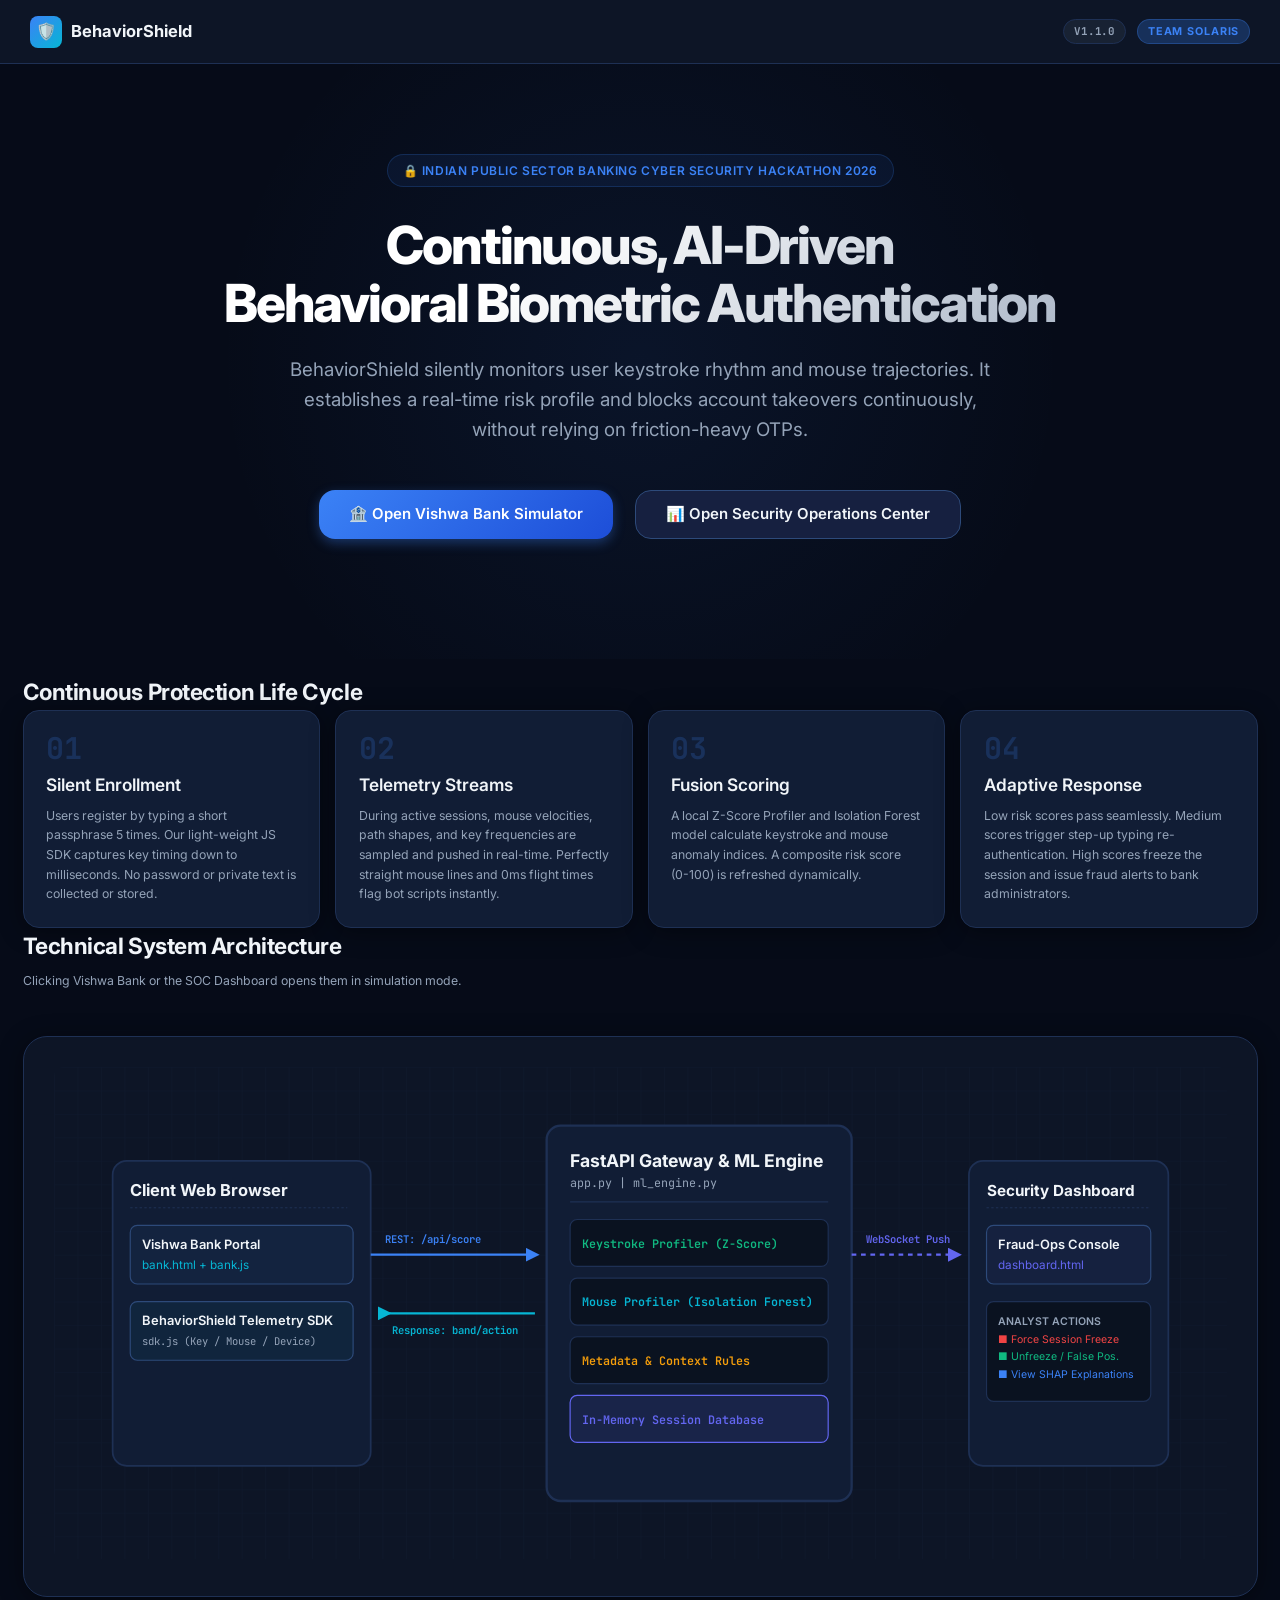
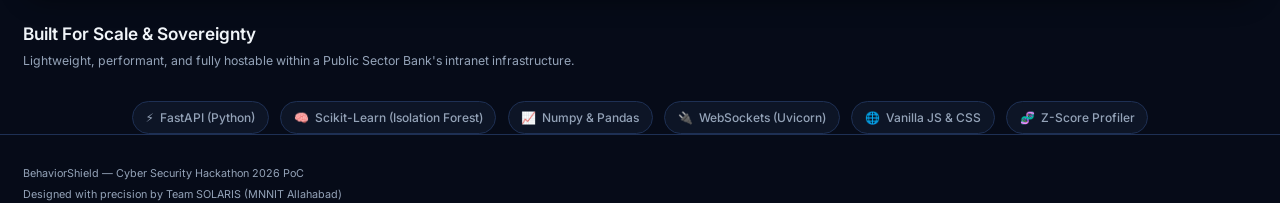
==== static/index.html @ ed075d5a "Initial commit of BehaviorShield system - Team SOLARIS" ====
<!DOCTYPE html>
<html lang="en">
<head>
  <meta charset="UTF-8">
  <meta name="viewport" content="width=device-width, initial-scale=1.0">
  <title>BehaviorShield — Continuous AI Behavioral Biometric Authentication</title>
  <link rel="stylesheet" href="/static/css/style.css">
  <style>
    /* Additional custom styles for launcher page to make it extremely premium */
    .hero-section {
      padding: 6rem 0 4rem;
      text-align: center;
      background: radial-gradient(circle at center, rgba(59, 130, 246, 0.08) 0%, transparent 60%);
      position: relative;
    }
    .hero-badge {
      display: inline-flex;
      align-items: center;
      gap: 0.5rem;
      padding: 0.4rem 1rem;
      background: rgba(59, 130, 246, 0.08);
      border: 1px solid rgba(59, 130, 246, 0.2);
      border-radius: 999px;
      font-size: 0.8rem;
      font-weight: 600;
      color: var(--brand);
      margin-bottom: 2rem;
      text-transform: uppercase;
      letter-spacing: 0.05em;
    }
    .hero-title {
      font-size: 3.5rem;
      font-weight: 800;
      letter-spacing: -0.04em;
      line-height: 1.1;
      margin-bottom: 1.5rem;
      background: linear-gradient(135deg, #ffffff 40%, #94a3b8 100%);
      -webkit-background-clip: text;
      -webkit-text-fill-color: transparent;
    }
    .hero-subtitle {
      font-size: 1.25rem;
      color: var(--text-secondary);
      max-width: 700px;
      margin: 0 auto 3rem;
      line-height: 1.6;
    }
    .cta-wrapper {
      display: flex;
      justify-content: center;
      gap: 1.5rem;
      margin-bottom: 4rem;
    }
    .step-card {
      transition: transform 0.3s, border-color 0.3s;
    }
    .step-card:hover {
      transform: translateY(-5px);
      border-color: var(--brand);
    }
    .step-number {
      font-family: var(--font-mono);
      font-size: 2rem;
      font-weight: 700;
      color: rgba(59, 130, 246, 0.2);
      line-height: 1;
      margin-bottom: 0.5rem;
    }
    .tech-badge-grid {
      display: flex;
      flex-wrap: wrap;
      justify-content: center;
      gap: 0.75rem;
      margin-top: 2rem;
    }
    .tech-badge {
      display: flex;
      align-items: center;
      gap: 0.4rem;
      padding: 0.4rem 0.85rem;
      background: var(--bg-surface);
      border: 1px solid var(--border);
      border-radius: 999px;
      font-size: 0.8rem;
      font-weight: 500;
      color: var(--text-secondary);
    }
    /* SVG Architecture diagram styles */
    .arch-svg-container {
      width: 100%;
      background: var(--bg-surface);
      border: 1px solid var(--border);
      border-radius: var(--radius-xl);
      padding: 2rem;
      margin-top: 3rem;
      box-shadow: var(--shadow-card);
    }
    .pulse-glow {
      animation: pulse-brand-glow 3s infinite;
    }
    @keyframes pulse-brand-glow {
      0%, 100% { filter: drop-shadow(0 0 2px rgba(59, 130, 246, 0.2)); }
      50% { filter: drop-shadow(0 0 8px rgba(59, 130, 246, 0.6)); }
    }
  </style>
</head>
<body>

  <!-- Top Navigation -->
  <header class="navbar">
    <div class="navbar-brand">
      <div class="logo">🛡️</div>
      <span>BehaviorShield</span>
    </div>
    <div class="navbar-actions">
      <span class="badge badge-gray text-mono">v1.1.0</span>
      <span class="badge badge-blue">Team SOLARIS</span>
    </div>
  </header>

  <!-- Hero Section -->
  <section class="hero-section">
    <div class="container">
      <div class="hero-badge">
        <span>🔒 Indian Public Sector Banking Cyber Security Hackathon 2026</span>
      </div>
      <h1 class="hero-title">Continuous, AI-Driven<br>Behavioral Biometric Authentication</h1>
      <p class="hero-subtitle">
        BehaviorShield silently monitors user keystroke rhythm and mouse trajectories. 
        It establishes a real-time risk profile and blocks account takeovers continuously, without relying on friction-heavy OTPs.
      </p>
      
      <div class="cta-wrapper">
        <a href="/bank" class="btn btn-primary btn-lg">
          🏦 Open Vishwa Bank Simulator
        </a>
        <a href="/dashboard" class="btn btn-secondary btn-lg">
          📊 Open Security Operations Center
        </a>
      </div>
    </div>
  </section>

  <!-- Features / How It Works -->
  <section class="container mt-4 mb-8">
    <h2 class="fw-800 text-center mb-6">Continuous Protection Life Cycle</h2>
    <div class="grid-4">
      <div class="card step-card">
        <div class="step-number">01</div>
        <h3 class="mb-2">Silent Enrollment</h3>
        <p class="text-muted text-sm">
          Users register by typing a short passphrase 5 times. Our light-weight JS SDK captures key timing down to milliseconds. No password or private text is collected or stored.
        </p>
      </div>

      <div class="card step-card">
        <div class="step-number">02</div>
        <h3 class="mb-2">Telemetry Streams</h3>
        <p class="text-muted text-sm">
          During active sessions, mouse velocities, path shapes, and key frequencies are sampled and pushed in real-time. Perfectly straight mouse lines and 0ms flight times flag bot scripts instantly.
        </p>
      </div>

      <div class="card step-card">
        <div class="step-number">03</div>
        <h3 class="mb-2">Fusion Scoring</h3>
        <p class="text-muted text-sm">
          A local Z-Score Profiler and Isolation Forest model calculate keystroke and mouse anomaly indices. A composite risk score (0-100) is refreshed dynamically.
        </p>
      </div>

      <div class="card step-card">
        <div class="step-number">04</div>
        <h3 class="mb-2">Adaptive Response</h3>
        <p class="text-muted text-sm">
          Low risk scores pass seamlessly. Medium scores trigger step-up typing re-authentication. High scores freeze the session and issue fraud alerts to bank administrators.
        </p>
      </div>
    </div>
  </section>

  <!-- Interactive Architecture Diagram -->
  <section class="container mb-8">
    <h2 class="fw-800 text-center mb-2">Technical System Architecture</h2>
    <p class="text-muted text-center text-sm mb-4">Clicking Vishwa Bank or the SOC Dashboard opens them in simulation mode.</p>
    
    <div class="arch-svg-container">
      <svg viewBox="0 0 1000 420" width="100%" height="100%" fill="none" xmlns="http://www.w3.org/2000/svg">
        <!-- Grid pattern background -->
        <defs>
          <pattern id="grid" width="20" height="20" patternUnits="userSpaceOnUse">
            <path d="M 20 0 L 0 0 0 20" fill="none" stroke="rgba(30, 48, 84, 0.15)" stroke-width="1"/>
          </pattern>
        </defs>
        <rect width="100%" height="100%" fill="url(#grid)" rx="8"/>

        <!-- Client Browser Layer -->
        <rect x="50" y="80" width="220" height="260" rx="12" fill="var(--bg-card)" stroke="var(--border)" stroke-width="1.5"/>
        <text x="65" y="110" fill="var(--text-primary)" font-family="var(--font-sans)" font-size="14" font-weight="700">Client Web Browser</text>
        <line x1="65" y1="120" x2="250" y2="120" stroke="var(--border)" stroke-dasharray="2 2"/>
        
        <!-- Browser contents -->
        <rect x="65" y="135" width="190" height="50" rx="6" fill="rgba(59, 130, 246, 0.05)" stroke="var(--border-light)"/>
        <text x="75" y="155" fill="var(--text-primary)" font-family="var(--font-sans)" font-size="11" font-weight="600">Vishwa Bank Portal</text>
        <text x="75" y="172" fill="var(--cyan)" font-family="var(--font-sans)" font-size="10">bank.html + bank.js</text>

        <rect x="65" y="200" width="190" height="50" rx="6" fill="rgba(6, 182, 212, 0.05)" stroke="var(--border-light)"/>
        <text x="75" y="220" fill="var(--text-primary)" font-family="var(--font-sans)" font-size="11" font-weight="600">BehaviorShield Telemetry SDK</text>
        <text x="75" y="237" fill="var(--text-secondary)" font-family="var(--font-mono)" font-size="9">sdk.js (Key / Mouse / Device)</text>

        <!-- Dynamic arrows to server -->
        <!-- Top arrow (POST API requests) -->
        <path d="M 270 160 L 410 160" stroke="var(--brand)" stroke-width="2" marker-end="url(#arrow-brand)"/>
        <text x="282" y="150" fill="var(--brand)" font-family="var(--font-mono)" font-size="9" font-weight="600">REST: /api/score</text>
        
        <!-- Bottom arrow (Adaptive Action responses) -->
        <path d="M 410 210 L 280 210" stroke="var(--cyan)" stroke-width="2" marker-end="url(#arrow-cyan)"/>
        <text x="288" y="228" fill="var(--cyan)" font-family="var(--font-mono)" font-size="9" font-weight="600">Response: band/action</text>

        <!-- Backend FastAPI Server -->
        <rect x="420" y="50" width="260" height="320" rx="12" fill="var(--bg-card)" stroke="var(--border)" stroke-width="2" class="pulse-glow"/>
        <text x="440" y="85" fill="var(--text-primary)" font-family="var(--font-sans)" font-size="15" font-weight="700">FastAPI Gateway & ML Engine</text>
        <text x="440" y="102" fill="var(--text-secondary)" font-family="var(--font-mono)" font-size="10">app.py | ml_engine.py</text>
        <line x1="440" y1="115" x2="660" y2="115" stroke="var(--border)"/>

        <!-- Engine Components -->
        <rect x="440" y="130" width="220" height="40" rx="6" fill="var(--bg-input)" stroke="var(--border)"/>
        <text x="450" y="154" fill="var(--green)" font-family="var(--font-mono)" font-size="10" font-weight="600">Keystroke Profiler (Z-Score)</text>
        
        <rect x="440" y="180" width="220" height="40" rx="6" fill="var(--bg-input)" stroke="var(--border)"/>
        <text x="450" y="204" fill="var(--cyan)" font-family="var(--font-mono)" font-size="10" font-weight="600">Mouse Profiler (Isolation Forest)</text>
        
        <rect x="440" y="230" width="220" height="40" rx="6" fill="var(--bg-input)" stroke="var(--border)"/>
        <text x="450" y="254" fill="var(--amber)" font-family="var(--font-mono)" font-size="10" font-weight="600">Metadata & Context Rules</text>

        <rect x="440" y="280" width="220" height="40" rx="6" fill="rgba(99, 102, 241, 0.1)" stroke="var(--indigo)"/>
        <text x="450" y="304" fill="var(--indigo)" font-family="var(--font-mono)" font-size="10" font-weight="600">In-Memory Session Database</text>

        <!-- WebSocket line from server to dashboard -->
        <path d="M 680 160 L 770 160" stroke="var(--indigo)" stroke-width="2" stroke-dasharray="4 4" marker-end="url(#arrow-indigo)"/>
        <text x="692" y="150" fill="var(--indigo)" font-family="var(--font-mono)" font-size="9" font-weight="600">WebSocket Push</text>

        <!-- Security Dashboard Layer -->
        <rect x="780" y="80" width="170" height="260" rx="12" fill="var(--bg-card)" stroke="var(--border)" stroke-width="1.5"/>
        <text x="795" y="110" fill="var(--text-primary)" font-family="var(--font-sans)" font-size="13" font-weight="700">Security Dashboard</text>
        <line x1="795" y1="120" x2="935" y2="120" stroke="var(--border)" stroke-dasharray="2 2"/>

        <rect x="795" y="135" width="140" height="50" rx="6" fill="rgba(99, 102, 241, 0.05)" stroke="var(--border-light)"/>
        <text x="805" y="155" fill="var(--text-primary)" font-family="var(--font-sans)" font-size="11" font-weight="600">Fraud-Ops Console</text>
        <text x="805" y="172" fill="var(--indigo)" font-family="var(--font-sans)" font-size="10">dashboard.html</text>

        <rect x="795" y="200" width="140" height="85" rx="6" fill="var(--bg-input)" stroke="var(--border)"/>
        <text x="805" y="220" fill="var(--text-secondary)" font-family="var(--font-sans)" font-size="9" font-weight="600">ANALYST ACTIONS</text>
        <text x="805" y="235" fill="var(--red)" font-family="var(--font-sans)" font-size="9">■ Force Session Freeze</text>
        <text x="805" y="250" fill="var(--green)" font-family="var(--font-sans)" font-size="9">■ Unfreeze / False Pos.</text>
        <text x="805" y="265" fill="var(--brand)" font-family="var(--font-sans)" font-size="9">■ View SHAP Explanations</text>

        <!-- SVG markers for arrow heads -->
        <defs>
          <marker id="arrow-brand" markerWidth="6" markerHeight="6" refX="4" refY="3" orient="auto">
            <path d="M 0 0 L 6 3 L 0 6 z" fill="var(--brand)"/>
          </marker>
          <marker id="arrow-cyan" markerWidth="6" markerHeight="6" refX="4" refY="3" orient="auto">
            <path d="M 6 0 L 0 3 L 6 6 z" fill="var(--cyan)"/>
          </marker>
          <marker id="arrow-indigo" markerWidth="6" markerHeight="6" refX="4" refY="3" orient="auto">
            <path d="M 0 0 L 6 3 L 0 6 z" fill="var(--indigo)"/>
          </marker>
        </defs>
      </svg>
    </div>
  </section>

  <!-- Technical Stack badge section -->
  <section class="container mt-6 mb-8 text-center">
    <h3>Built For Scale & Sovereignty</h3>
    <p class="text-muted text-sm mt-1">Lightweight, performant, and fully hostable within a Public Sector Bank's intranet infrastructure.</p>
    <div class="tech-badge-grid">
      <div class="tech-badge">⚡ <span>FastAPI (Python)</span></div>
      <div class="tech-badge">🧠 <span>Scikit-Learn (Isolation Forest)</span></div>
      <div class="tech-badge">📈 <span>Numpy & Pandas</span></div>
      <div class="tech-badge">🔌 <span>WebSockets (Uvicorn)</span></div>
      <div class="tech-badge">🌐 <span>Vanilla JS & CSS</span></div>
      <div class="tech-badge">🧬 <span>Z-Score Profiler</span></div>
    </div>
  </section>

  <!-- Footer -->
  <footer class="container text-center text-muted text-xs mb-8" style="border-top: 1px solid var(--border); padding-top: 2rem;">
    <p>BehaviorShield — Cyber Security Hackathon 2026 PoC</p>
    <p class="mt-1">Designed with precision by Team SOLARIS (MNNIT Allahabad)</p>
  </footer>

</body>
</html>
---- static/css/style.css ----
/* ============================================================================
   BehaviorShield — style.css
   Team SOLARIS | Cyber Security Hackathon 2026 | MNNIT Allahabad
   Shared design system for bank portal + security ops dashboard.
   ============================================================================ */

@import url('https://fonts.googleapis.com/css2?family=Inter:wght@300;400;500;600;700;800&family=JetBrains+Mono:wght@400;500&display=swap');

/* ============================================================================
   DESIGN TOKENS
   ============================================================================ */

:root {
  /* --- Backgrounds --- */
  --bg-base:        #060b18;
  --bg-surface:     #0d1526;
  --bg-card:        #111d35;
  --bg-card-alt:    #162040;
  --bg-input:       #0a1220;
  --bg-overlay:     rgba(6, 11, 24, 0.92);

  /* --- Brand --- */
  --brand:          #3b82f6;
  --brand-dim:      #1d4ed8;
  --brand-glow:     rgba(59, 130, 246, 0.25);
  --cyan:           #06b6d4;
  --cyan-dim:       #0891b2;
  --indigo:         #6366f1;

  /* --- Risk Band Colors --- */
  --green:          #10b981;
  --green-dim:      #059669;
  --green-glow:     rgba(16, 185, 129, 0.2);
  --amber:          #f59e0b;
  --amber-dim:      #d97706;
  --amber-glow:     rgba(245, 158, 11, 0.2);
  --orange:         #f97316;
  --red:            #ef4444;
  --red-dim:        #dc2626;
  --red-glow:       rgba(239, 68, 68, 0.25);
  --red-critical:   #991b1b;

  /* --- Text --- */
  --text-primary:   #f1f5f9;
  --text-secondary: #94a3b8;
  --text-muted:     #475569;
  --text-faint:     #1e3054;

  /* --- Borders --- */
  --border:         #1e3054;
  --border-light:   #2d4a7a;
  --border-bright:  #3b5998;

  /* --- Fonts --- */
  --font-sans:      'Inter', system-ui, sans-serif;
  --font-mono:      'JetBrains Mono', monospace;

  /* --- Spacing --- */
  --radius-sm:      6px;
  --radius:         10px;
  --radius-lg:      16px;
  --radius-xl:      24px;

  /* --- Shadows --- */
  --shadow-card:    0 4px 24px rgba(0,0,0,0.4);
  --shadow-glow:    0 0 20px var(--brand-glow);
  --shadow-red:     0 0 20px var(--red-glow);
}

/* ============================================================================
   RESET & BASE
   ============================================================================ */

*, *::before, *::after {
  box-sizing: border-box;
  margin: 0;
  padding: 0;
}

html {
  scroll-behavior: smooth;
  font-size: 15px;
}

body {
  font-family: var(--font-sans);
  background:  var(--bg-base);
  color:       var(--text-primary);
  line-height: 1.6;
  min-height:  100vh;
  -webkit-font-smoothing: antialiased;
}

a {
  color: var(--brand);
  text-decoration: none;
  transition: color 0.2s;
}
a:hover { color: var(--cyan); }

input, textarea, select, button {
  font-family: inherit;
  font-size: inherit;
}

::-webkit-scrollbar { width: 6px; height: 6px; }
::-webkit-scrollbar-track { background: var(--bg-surface); }
::-webkit-scrollbar-thumb { background: var(--border-light); border-radius: 3px; }
::-webkit-scrollbar-thumb:hover { background: var(--brand-dim); }

/* ============================================================================
   TYPOGRAPHY
   ============================================================================ */

h1 { font-size: 2rem;   font-weight: 800; letter-spacing: -0.03em; line-height: 1.15; }
h2 { font-size: 1.5rem; font-weight: 700; letter-spacing: -0.02em; }
h3 { font-size: 1.15rem;font-weight: 600; }
h4 { font-size: 0.95rem;font-weight: 600; }
h5 { font-size: 0.85rem;font-weight: 600; text-transform: uppercase; letter-spacing: 0.08em; color: var(--text-secondary); }

.text-mono { font-family: var(--font-mono); }
.text-muted { color: var(--text-secondary); }
.text-faint { color: var(--text-muted); }
.text-sm    { font-size: 0.82rem; }
.text-xs    { font-size: 0.72rem; }
.text-lg    { font-size: 1.1rem; }
.text-xl    { font-size: 1.25rem; }
.text-brand { color: var(--brand); }
.text-cyan  { color: var(--cyan); }
.fw-600     { font-weight: 600; }
.fw-700     { font-weight: 700; }

/* ============================================================================
   LAYOUT UTILITIES
   ============================================================================ */

.container  { max-width: 1280px; margin: 0 auto; padding: 0 1.5rem; }
.flex       { display: flex; }
.flex-col   { flex-direction: column; }
.items-center  { align-items: center; }
.justify-between { justify-content: space-between; }
.justify-center  { justify-content: center; }
.gap-1 { gap: 0.25rem; } .gap-2 { gap: 0.5rem; }
.gap-3 { gap: 0.75rem; } .gap-4 { gap: 1rem; }
.gap-6 { gap: 1.5rem; }  .gap-8 { gap: 2rem; }
.grid-2 { display: grid; grid-template-columns: repeat(2, 1fr); gap: 1rem; }
.grid-3 { display: grid; grid-template-columns: repeat(3, 1fr); gap: 1rem; }
.grid-4 { display: grid; grid-template-columns: repeat(4, 1fr); gap: 1rem; }
.w-full { width: 100%; }
.mt-1 { margin-top: 0.25rem; } .mt-2 { margin-top: 0.5rem; }
.mt-3 { margin-top: 0.75rem; } .mt-4 { margin-top: 1rem; }
.mt-6 { margin-top: 1.5rem; }  .mt-8 { margin-top: 2rem; }
.mb-2 { margin-bottom: 0.5rem; }.mb-4 { margin-bottom: 1rem; }
.p-4  { padding: 1rem; }   .p-6 { padding: 1.5rem; }
.hidden { display: none !important; }

/* ============================================================================
   CARD COMPONENT
   ============================================================================ */

.card {
  background:    var(--bg-card);
  border:        1px solid var(--border);
  border-radius: var(--radius-lg);
  padding:       1.5rem;
  box-shadow:    var(--shadow-card);
  transition:    border-color 0.2s, box-shadow 0.2s;
}

.card:hover {
  border-color: var(--border-light);
}

.card-glass {
  background: rgba(17, 29, 53, 0.7);
  backdrop-filter: blur(12px);
  -webkit-backdrop-filter: blur(12px);
  border: 1px solid rgba(59, 130, 246, 0.15);
}

.card-glow {
  box-shadow: var(--shadow-card), 0 0 30px var(--brand-glow);
  border-color: var(--border-bright);
}

.card-header {
  display: flex;
  align-items: center;
  justify-content: space-between;
  margin-bottom: 1.25rem;
  padding-bottom: 1rem;
  border-bottom: 1px solid var(--border);
}

/* ============================================================================
   BUTTONS
   ============================================================================ */

.btn {
  display:         inline-flex;
  align-items:     center;
  justify-content: center;
  gap:             0.4rem;
  padding:         0.55rem 1.2rem;
  border-radius:   var(--radius);
  border:          none;
  font-weight:     600;
  font-size:       0.875rem;
  cursor:          pointer;
  transition:      all 0.2s ease;
  white-space:     nowrap;
  text-decoration: none;
}

.btn:active { transform: scale(0.97); }

.btn-primary {
  background: linear-gradient(135deg, var(--brand), var(--brand-dim));
  color: #fff;
  box-shadow: 0 4px 12px rgba(59, 130, 246, 0.35);
}
.btn-primary:hover {
  background: linear-gradient(135deg, #60a5fa, var(--brand));
  box-shadow: 0 6px 18px rgba(59, 130, 246, 0.5);
  transform: translateY(-1px);
}

.btn-secondary {
  background: var(--bg-card-alt);
  color:      var(--text-primary);
  border:     1px solid var(--border-light);
}
.btn-secondary:hover {
  border-color: var(--brand);
  color: var(--brand);
}

.btn-danger {
  background: linear-gradient(135deg, var(--red), var(--red-dim));
  color: #fff;
  box-shadow: 0 4px 12px rgba(239, 68, 68, 0.3);
}
.btn-danger:hover { box-shadow: 0 6px 18px rgba(239, 68, 68, 0.45); }

.btn-ghost {
  background: transparent;
  color: var(--text-secondary);
  border: 1px solid var(--border);
}
.btn-ghost:hover { color: var(--text-primary); border-color: var(--border-light); }

.btn-sm { padding: 0.35rem 0.8rem; font-size: 0.8rem; }
.btn-lg { padding: 0.75rem 2rem;   font-size: 1rem; border-radius: var(--radius-lg); }
.btn-block { width: 100%; }

.btn:disabled {
  opacity: 0.5;
  cursor: not-allowed;
  transform: none !important;
}

/* ============================================================================
   FORM INPUTS
   ============================================================================ */

.form-group { display: flex; flex-direction: column; gap: 0.4rem; }
.form-label {
  font-size: 0.82rem;
  font-weight: 600;
  color: var(--text-secondary);
  text-transform: uppercase;
  letter-spacing: 0.06em;
}

.form-input {
  background:    var(--bg-input);
  border:        1px solid var(--border);
  border-radius: var(--radius);
  padding:       0.65rem 1rem;
  color:         var(--text-primary);
  font-size:     0.95rem;
  transition:    all 0.2s;
  width:         100%;
}
.form-input:focus {
  outline:       none;
  border-color:  var(--brand);
  box-shadow:    0 0 0 3px var(--brand-glow);
}
.form-input::placeholder { color: var(--text-muted); }

.form-input.typing-active {
  border-color: var(--cyan);
  box-shadow: 0 0 0 3px rgba(6, 182, 212, 0.15);
}

/* ============================================================================
   RISK BADGES
   ============================================================================ */

.badge {
  display:       inline-flex;
  align-items:   center;
  gap:           0.3rem;
  padding:       0.2rem 0.65rem;
  border-radius: 999px;
  font-size:     0.72rem;
  font-weight:   700;
  text-transform: uppercase;
  letter-spacing: 0.08em;
}

.badge-green   { background: var(--green-glow);  color: var(--green);  border: 1px solid rgba(16,185,129,0.3); }
.badge-amber   { background: var(--amber-glow);  color: var(--amber);  border: 1px solid rgba(245,158,11,0.3); }
.badge-orange  { background: rgba(249,115,22,.15); color: var(--orange); border: 1px solid rgba(249,115,22,0.3); }
.badge-red     { background: var(--red-glow);    color: var(--red);    border: 1px solid rgba(239,68,68,0.3); }
.badge-critical{ background: rgba(153,27,27,.2); color: #fca5a5;       border: 1px solid rgba(220,38,38,0.4); }
.badge-blue    { background: var(--brand-glow);  color: var(--brand);  border: 1px solid rgba(59,130,246,0.3); }
.badge-gray    { background: rgba(71,85,105,.2); color: var(--text-secondary); border: 1px solid var(--border); }

/* Dynamic badge based on band attribute */
.risk-badge[data-band="GREEN"]         { @extend .badge-green; }
.risk-badge[data-band="AMBER_LOW"]     { @extend .badge-amber; }
.risk-badge[data-band="AMBER_MID"]     { @extend .badge-amber; }
.risk-badge[data-band="AMBER_HIGH"]    { @extend .badge-orange; }
.risk-badge[data-band="RED_LOW"]       { @extend .badge-red; }
.risk-badge[data-band="RED_HIGH"]      { @extend .badge-red; }
.risk-badge[data-band="RED_CRITICAL"]  { @extend .badge-critical; }

/* ============================================================================
   STATUS DOTS
   ============================================================================ */

.status-dot {
  width:  8px;
  height: 8px;
  border-radius: 50%;
  flex-shrink: 0;
}

.dot-green    { background: var(--green); box-shadow: 0 0 6px var(--green); }
.dot-amber    { background: var(--amber); box-shadow: 0 0 6px var(--amber); animation: pulse-amber 2s infinite; }
.dot-red      { background: var(--red);   box-shadow: 0 0 6px var(--red);   animation: pulse-red   1.2s infinite; }
.dot-gray     { background: var(--text-muted); }

/* ============================================================================
   SCORE DISPLAY
   ============================================================================ */

.score-display {
  display:       flex;
  flex-direction: column;
  align-items:   center;
  gap:           0.25rem;
}

.score-number {
  font-size:   3.5rem;
  font-weight: 800;
  font-family: var(--font-mono);
  line-height: 1;
  letter-spacing: -0.04em;
  transition:  color 0.5s, text-shadow 0.5s;
}

.score-number.green  { color: var(--green);  text-shadow: 0 0 20px var(--green-glow); }
.score-number.amber  { color: var(--amber);  text-shadow: 0 0 20px var(--amber-glow); }
.score-number.orange { color: var(--orange); text-shadow: 0 0 20px rgba(249,115,22,.3); }
.score-number.red    { color: var(--red);    text-shadow: 0 0 20px var(--red-glow); }

.score-bar {
  height:        6px;
  border-radius: 999px;
  background:    var(--bg-card-alt);
  overflow:      hidden;
  width:         100%;
}

.score-bar-fill {
  height:     100%;
  border-radius: 999px;
  transition: width 0.6s cubic-bezier(0.4, 0, 0.2, 1),
              background 0.5s;
}

.score-bar-fill.green  { background: linear-gradient(90deg, var(--green-dim), var(--green)); }
.score-bar-fill.amber  { background: linear-gradient(90deg, var(--amber-dim), var(--amber)); }
.score-bar-fill.orange { background: linear-gradient(90deg, #c2410c, var(--orange)); }
.score-bar-fill.red    { background: linear-gradient(90deg, var(--red-dim), var(--red)); box-shadow: 0 0 8px var(--red-glow); }

/* ============================================================================
   STAT CARDS (dashboard header)
   ============================================================================ */

.stat-card {
  background:    var(--bg-card);
  border:        1px solid var(--border);
  border-radius: var(--radius-lg);
  padding:       1.25rem 1.5rem;
  display:       flex;
  flex-direction: column;
  gap:           0.5rem;
  position:      relative;
  overflow:      hidden;
  transition:    transform 0.2s, box-shadow 0.2s;
}
.stat-card::before {
  content:  '';
  position: absolute;
  top: 0; left: 0;
  width:  100%;
  height: 3px;
  background: var(--card-accent, var(--brand));
}
.stat-card:hover { transform: translateY(-2px); box-shadow: var(--shadow-card); }

.stat-value {
  font-size:   2rem;
  font-weight: 800;
  font-family: var(--font-mono);
  line-height: 1;
  color:       var(--card-color, var(--text-primary));
}

.stat-label {
  font-size:  0.75rem;
  font-weight: 600;
  text-transform: uppercase;
  letter-spacing: 0.08em;
  color:       var(--text-secondary);
}

/* ============================================================================
   SESSION FREEZE OVERLAY
   ============================================================================ */

.freeze-overlay {
  position:   fixed;
  inset:      0;
  z-index:    9999;
  display:    flex;
  align-items: center;
  justify-content: center;
  background: rgba(6, 11, 24, 0.97);
  backdrop-filter: blur(8px);
  animation:  fadeIn 0.4s ease;
}

.freeze-box {
  background:    var(--bg-card);
  border:        2px solid var(--red-dim);
  border-radius: var(--radius-xl);
  padding:       3rem 2.5rem;
  max-width:     460px;
  width:         90%;
  text-align:    center;
  box-shadow:    0 0 60px rgba(220, 38, 38, 0.25);
  animation:     slideUp 0.4s cubic-bezier(0.4, 0, 0.2, 1);
}

.freeze-icon {
  font-size:     3.5rem;
  margin-bottom: 1rem;
}

.freeze-box h2 {
  color:         var(--red);
  margin-bottom: 0.75rem;
}

.freeze-box p {
  color:         var(--text-secondary);
  margin-bottom: 0.5rem;
  font-size:     0.95rem;
}

.freeze-box .hotline {
  display:       inline-block;
  margin-top:    1rem;
  padding:       0.4rem 1rem;
  background:    var(--bg-card-alt);
  border-radius: var(--radius);
  font-family:   var(--font-mono);
  font-size:     0.9rem;
  color:         var(--text-secondary);
}

/* ============================================================================
   STEP-UP CHALLENGE COMPONENTS
   ============================================================================ */

/* Amber Mid — soft banner at top of page */
.challenge-banner {
  position:      fixed;
  top:           0; left: 0; right: 0;
  z-index:       1000;
  background:    linear-gradient(90deg, #78350f, #92400e);
  border-bottom: 1px solid var(--amber);
  padding:       0.75rem 1.5rem;
  display:       flex;
  align-items:   center;
  gap:           1rem;
  animation:     slideDown 0.3s ease;
  box-shadow:    0 4px 20px rgba(245, 158, 11, 0.2);
}

.challenge-banner .challenge-text { flex: 1; font-size: 0.9rem; }
.challenge-banner input { max-width: 280px; }

/* Amber High — center modal */
.challenge-modal-backdrop {
  position: fixed;
  inset:    0;
  z-index:  900;
  background: rgba(6, 11, 24, 0.85);
  backdrop-filter: blur(6px);
  display:  flex;
  align-items: center;
  justify-content: center;
  animation: fadeIn 0.3s ease;
}

.challenge-modal {
  background:    var(--bg-card);
  border:        1px solid var(--orange);
  border-radius: var(--radius-xl);
  padding:       2.5rem;
  max-width:     440px;
  width:         90%;
  box-shadow:    0 0 40px rgba(249, 115, 22, 0.2);
  animation:     slideUp 0.3s cubic-bezier(0.4, 0, 0.2, 1);
}

.challenge-modal h3 { color: var(--orange); margin-bottom: 0.5rem; }
.challenge-modal p  { color: var(--text-secondary); font-size: 0.9rem; margin-bottom: 1.25rem; }

/* ============================================================================
   RISK BAND INDICATOR (live pulsing bar)
   ============================================================================ */

.risk-indicator {
  height:        4px;
  width:         100%;
  border-radius: 999px;
  transition:    background 0.5s;
}

.risk-indicator.green    { background: var(--green); }
.risk-indicator.amber    { background: var(--amber); animation: glow-amber 2s infinite; }
.risk-indicator.orange   { background: var(--orange); animation: glow-amber 1.5s infinite; }
.risk-indicator.red      { background: var(--red); animation: glow-red 1s infinite; }
.risk-indicator.critical { background: var(--red-dim); animation: glow-red 0.6s infinite; }

/* ============================================================================
   TABLE
   ============================================================================ */

.data-table {
  width:           100%;
  border-collapse: collapse;
  font-size:       0.875rem;
}

.data-table th {
  text-align:      left;
  padding:         0.6rem 1rem;
  font-size:       0.7rem;
  font-weight:     700;
  text-transform:  uppercase;
  letter-spacing:  0.08em;
  color:           var(--text-muted);
  border-bottom:   1px solid var(--border);
  background:      var(--bg-surface);
}

.data-table td {
  padding:       0.7rem 1rem;
  border-bottom: 1px solid var(--border);
  vertical-align: middle;
  color:         var(--text-primary);
}

.data-table tr:last-child td { border-bottom: none; }
.data-table tr:hover td { background: rgba(255,255,255,0.02); }

.data-table .row-red    td { background: rgba(239, 68, 68, 0.05); }
.data-table .row-amber  td { background: rgba(245,158,11, 0.05); }

/* ============================================================================
   NAVBAR
   ============================================================================ */

.navbar {
  display:         flex;
  align-items:     center;
  justify-content: space-between;
  padding:         0 2rem;
  height:          64px;
  background:      var(--bg-surface);
  border-bottom:   1px solid var(--border);
  position:        sticky;
  top:             0;
  z-index:         100;
  backdrop-filter: blur(10px);
}

.navbar-brand {
  display:     flex;
  align-items: center;
  gap:         0.6rem;
  font-weight: 700;
  font-size:   1.1rem;
  color:       var(--text-primary);
}

.navbar-brand .logo {
  width:         32px;
  height:        32px;
  border-radius: 8px;
  background:    linear-gradient(135deg, var(--brand), var(--cyan));
  display:       flex;
  align-items:   center;
  justify-content: center;
  font-size:     1.1rem;
}

.navbar-actions {
  display:     flex;
  align-items: center;
  gap:         0.75rem;
}

/* ============================================================================
   LOG / FEED ITEMS (fraud event log)
   ============================================================================ */

.log-feed {
  display:        flex;
  flex-direction: column;
  gap:            0.4rem;
  max-height:     400px;
  overflow-y:     auto;
}

.log-item {
  display:       flex;
  align-items:   flex-start;
  gap:           0.75rem;
  padding:       0.65rem 0.85rem;
  border-radius: var(--radius);
  background:    var(--bg-surface);
  border:        1px solid var(--border);
  border-left:   3px solid var(--event-color, var(--border));
  transition:    border-color 0.2s;
  animation:     slideIn 0.3s ease;
}

.log-item.event-BOT_DETECTED       { --event-color: var(--red-dim); }
.log-item.event-SESSION_FROZEN     { --event-color: var(--red); }
.log-item.event-REAUTH_FAIL        { --event-color: var(--orange); }
.log-item.event-AMBER_MID_CHALLENGE{ --event-color: var(--amber); }
.log-item.event-REAUTH_SUCCESS     { --event-color: var(--green); }
.log-item.event-LOGIN_OK           { --event-color: var(--brand); }
.log-item.event-SCORE_UPDATE       { --event-color: var(--border-light); }
.log-item.event-SIMULATED_SMS_ALERT{ --event-color: var(--indigo); }

.log-time {
  font-family: var(--font-mono);
  font-size:   0.7rem;
  color:       var(--text-muted);
  white-space: nowrap;
  padding-top: 2px;
}

.log-content { flex: 1; }
.log-type    { font-size: 0.75rem; font-weight: 700; color: var(--event-color, var(--text-secondary)); }
.log-user    { font-size: 0.82rem; color: var(--text-primary); }
.log-detail  { font-size: 0.75rem; color: var(--text-muted); font-family: var(--font-mono); margin-top: 2px; }

/* ============================================================================
   HEARTBEAT / TIMELINE CHART WRAPPER
   ============================================================================ */

.chart-container {
  position: relative;
  width:    100%;
  height:   180px;
}

/* ============================================================================
   EXPLAINABILITY / SHAP-LITE BREAKDOWN
   ============================================================================ */

.breakdown-list {
  display:        flex;
  flex-direction: column;
  gap:            0.5rem;
}

.breakdown-item {
  display:       flex;
  align-items:   center;
  gap:           0.75rem;
}

.breakdown-bar-wrap {
  flex: 1;
  height: 6px;
  background: var(--bg-card-alt);
  border-radius: 999px;
  overflow: hidden;
}

.breakdown-bar-fill {
  height: 100%;
  border-radius: 999px;
  background: linear-gradient(90deg, var(--brand-dim), var(--brand));
  transition: width 0.6s cubic-bezier(0.4,0,0.2,1);
}

.breakdown-item.high .breakdown-bar-fill { background: linear-gradient(90deg, var(--red-dim), var(--red)); }
.breakdown-item.med  .breakdown-bar-fill { background: linear-gradient(90deg, var(--amber-dim), var(--amber)); }

.breakdown-label {
  font-size: 0.78rem;
  color:     var(--text-secondary);
  width:     180px;
  flex-shrink: 0;
  white-space: nowrap;
  overflow: hidden;
  text-overflow: ellipsis;
}

.breakdown-value {
  font-family: var(--font-mono);
  font-size:   0.75rem;
  color:       var(--text-muted);
  width:       40px;
  text-align:  right;
  flex-shrink: 0;
}

/* ============================================================================
   MOUSE TRAJECTORY CANVAS
   ============================================================================ */

.trajectory-canvas {
  width:         100%;
  height:        140px;
  background:    var(--bg-input);
  border:        1px solid var(--border);
  border-radius: var(--radius);
}

/* ============================================================================
   PAGE-SPECIFIC: BANK PORTAL
   ============================================================================ */

.bank-page { background: var(--bg-base); min-height: 100vh; }

.bank-header {
  background: linear-gradient(135deg, #0d1f42, #0a1628);
  border-bottom: 1px solid var(--border);
  padding: 2rem;
}

.balance-card {
  background:    linear-gradient(135deg, #1a3a7a, #0d2354);
  border:        1px solid rgba(59,130,246,0.3);
  border-radius: var(--radius-xl);
  padding:       2rem;
  position:      relative;
  overflow:      hidden;
}

.balance-card::before {
  content:  '';
  position: absolute;
  top: -60px; right: -40px;
  width:  200px;
  height: 200px;
  background: radial-gradient(circle, rgba(59,130,246,.12), transparent 70%);
  border-radius: 50%;
}

.balance-amount {
  font-size:   2.75rem;
  font-weight: 800;
  font-family: var(--font-mono);
  letter-spacing: -0.03em;
  color:       #fff;
}

.balance-label { font-size: 0.8rem; color: rgba(255,255,255,0.6); text-transform: uppercase; letter-spacing: 0.1em; }

.quick-actions {
  display: grid;
  grid-template-columns: repeat(4, 1fr);
  gap: 0.75rem;
}

.quick-action-btn {
  display:        flex;
  flex-direction: column;
  align-items:    center;
  gap:            0.4rem;
  padding:        1rem 0.5rem;
  background:     var(--bg-card);
  border:         1px solid var(--border);
  border-radius:  var(--radius-lg);
  cursor:         pointer;
  transition:     all 0.2s;
  color:          var(--text-secondary);
  font-size:      0.75rem;
  font-weight:    600;
}

.quick-action-btn:hover {
  border-color: var(--brand);
  color:        var(--brand);
  transform:    translateY(-2px);
  box-shadow:   0 4px 12px var(--brand-glow);
}

.quick-action-btn .icon { font-size: 1.5rem; }

/* BehaviorShield SDK badge shown in corner of bank page */
.shield-badge {
  display:       flex;
  align-items:   center;
  gap:           0.4rem;
  padding:       0.3rem 0.75rem;
  background:    rgba(6, 182, 212, 0.1);
  border:        1px solid rgba(6, 182, 212, 0.25);
  border-radius: 999px;
  font-size:     0.72rem;
  font-weight:   600;
  color:         var(--cyan);
}

.shield-badge .shield-dot {
  width:         6px;
  height:        6px;
  border-radius: 50%;
  background:    var(--cyan);
  animation:     pulse-green 2s infinite;
}

/* ============================================================================
   PAGE-SPECIFIC: SECURITY DASHBOARD
   ============================================================================ */

.dashboard-page { display: flex; height: 100vh; overflow: hidden; }

.sidebar {
  width:           240px;
  flex-shrink:     0;
  background:      var(--bg-surface);
  border-right:    1px solid var(--border);
  display:         flex;
  flex-direction:  column;
  padding:         1.5rem 1rem;
  overflow-y:      auto;
}

.sidebar-logo {
  display:         flex;
  align-items:     center;
  gap:             0.6rem;
  padding:         0.5rem 0.5rem 1.5rem;
  border-bottom:   1px solid var(--border);
  margin-bottom:   1rem;
}

.sidebar-logo .logo-icon {
  width:         38px;
  height:        38px;
  background:    linear-gradient(135deg, var(--brand), var(--cyan));
  border-radius: 10px;
  display:       flex;
  align-items:   center;
  justify-content: center;
  font-size:     1.2rem;
  flex-shrink:   0;
}

.sidebar-logo .logo-text h3 { font-size: 0.95rem; font-weight: 700; }
.sidebar-logo .logo-text p  { font-size: 0.7rem;  color: var(--text-muted); }

.sidebar-nav { display: flex; flex-direction: column; gap: 0.25rem; }
.sidebar-nav-item {
  display:       flex;
  align-items:   center;
  gap:           0.6rem;
  padding:       0.6rem 0.75rem;
  border-radius: var(--radius);
  font-size:     0.875rem;
  font-weight:   500;
  color:         var(--text-secondary);
  cursor:        pointer;
  transition:    all 0.15s;
}
.sidebar-nav-item:hover,
.sidebar-nav-item.active {
  background:  rgba(59, 130, 246, 0.1);
  color:       var(--brand);
}

.main-content {
  flex:       1;
  overflow-y: auto;
  padding:    1.5rem;
  display:    flex;
  flex-direction: column;
  gap:        1.25rem;
}

/* Connected websocket indicator */
.ws-indicator {
  display:     flex;
  align-items: center;
  gap:         0.4rem;
  font-size:   0.72rem;
  color:       var(--text-muted);
}

.ws-indicator .ws-dot {
  width:  6px;
  height: 6px;
  border-radius: 50%;
  background: var(--green);
  animation:  pulse-green 2s infinite;
}

.ws-indicator.disconnected .ws-dot { background: var(--red); animation: none; }

/* ============================================================================
   ANIMATIONS
   ============================================================================ */

@keyframes fadeIn {
  from { opacity: 0; }
  to   { opacity: 1; }
}

@keyframes slideUp {
  from { opacity: 0; transform: translateY(20px); }
  to   { opacity: 1; transform: translateY(0); }
}

@keyframes slideDown {
  from { opacity: 0; transform: translateY(-20px); }
  to   { opacity: 1; transform: translateY(0); }
}

@keyframes slideIn {
  from { opacity: 0; transform: translateX(-8px); }
  to   { opacity: 1; transform: translateX(0); }
}

@keyframes pulse-green {
  0%, 100% { box-shadow: 0 0 0 0 rgba(16, 185, 129, 0.4); }
  50%       { box-shadow: 0 0 0 4px rgba(16, 185, 129, 0); }
}

@keyframes pulse-amber {
  0%, 100% { box-shadow: 0 0 0 0 rgba(245, 158, 11, 0.5); }
  50%       { box-shadow: 0 0 0 5px rgba(245, 158, 11, 0); }
}

@keyframes pulse-red {
  0%, 100% { box-shadow: 0 0 0 0 rgba(239, 68, 68, 0.6); }
  50%       { box-shadow: 0 0 0 6px rgba(239, 68, 68, 0); }
}

@keyframes glow-amber {
  0%, 100% { box-shadow: 0 0 4px var(--amber); }
  50%       { box-shadow: 0 0 12px var(--amber); }
}

@keyframes glow-red {
  0%, 100% { box-shadow: 0 0 6px var(--red); }
  50%       { box-shadow: 0 0 18px var(--red); }
}

@keyframes shimmer {
  0%   { background-position: -200% 0; }
  100% { background-position:  200% 0; }
}

@keyframes spin {
  to { transform: rotate(360deg); }
}

/* Loading skeleton */
.skeleton {
  background: linear-gradient(90deg, var(--bg-card) 25%, var(--bg-card-alt) 50%, var(--bg-card) 75%);
  background-size: 200% 100%;
  animation: shimmer 1.5s infinite;
  border-radius: var(--radius);
}

/* Spinner */
.spinner {
  width:  20px;
  height: 20px;
  border: 2px solid var(--border);
  border-top-color: var(--brand);
  border-radius: 50%;
  animation: spin 0.7s linear infinite;
}

/* ============================================================================
   RESPONSIVE
   ============================================================================ */

@media (max-width: 768px) {
  .grid-4 { grid-template-columns: repeat(2, 1fr); }
  .grid-3 { grid-template-columns: repeat(2, 1fr); }
  .quick-actions { grid-template-columns: repeat(2, 1fr); }
  .sidebar { width: 200px; }
  .breakdown-label { width: 120px; }
  h1 { font-size: 1.5rem; }
}

@media (max-width: 480px) {
  .grid-4, .grid-3, .grid-2 { grid-template-columns: 1fr; }
  .quick-actions { grid-template-columns: repeat(2, 1fr); }
  .dashboard-page { flex-direction: column; }
  .sidebar { width: 100%; height: auto; }
}
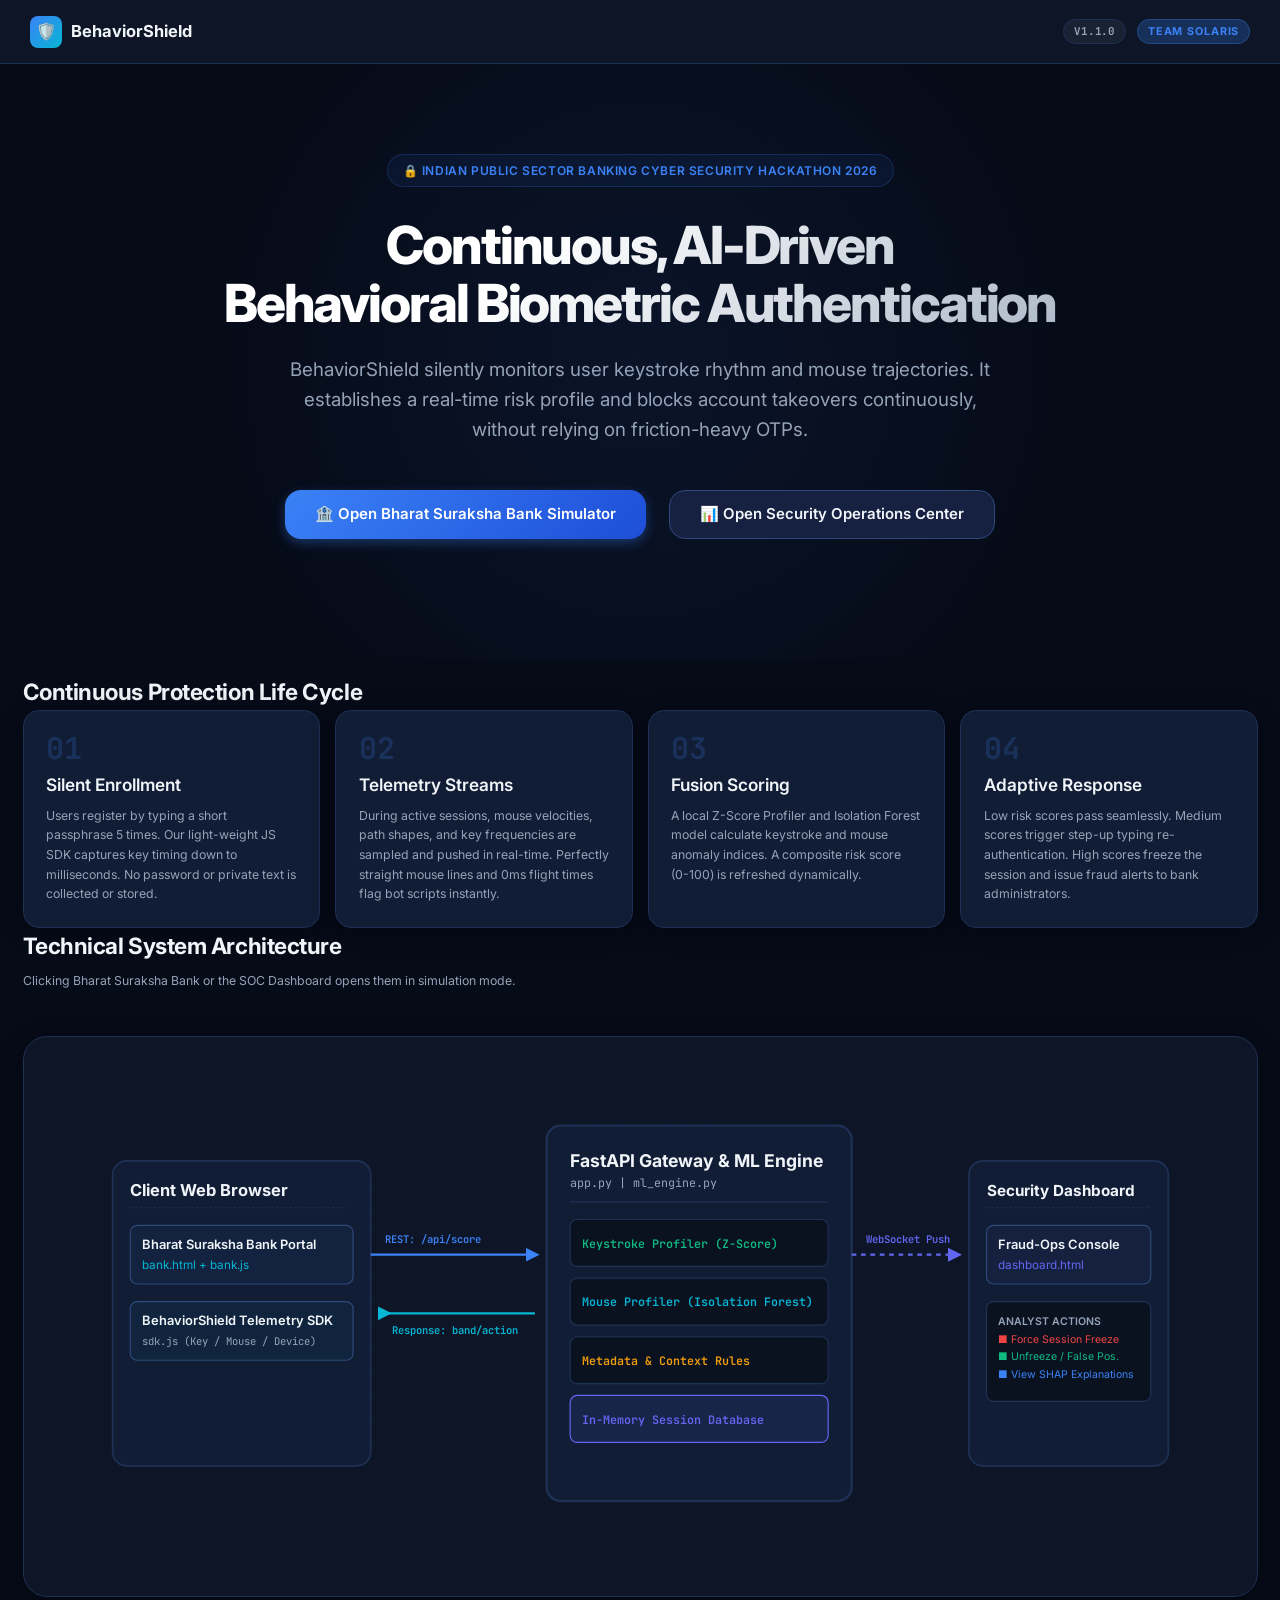
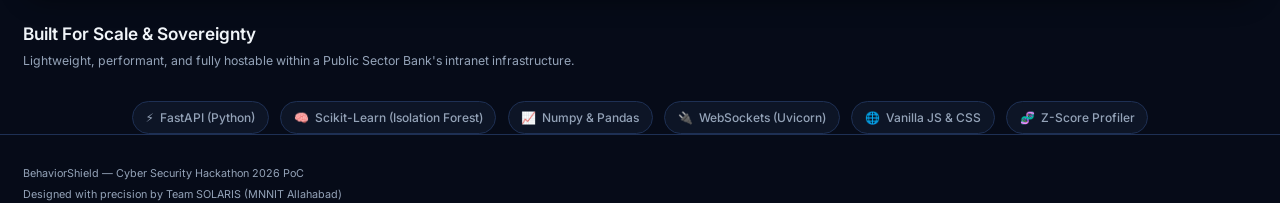
==== commit a35867a3: "fix: rename Vishwa Bank to Bharat Suraksha Bank across all frontend files; remove passphrase from RE" ====
--- a/static/index.html
+++ b/static/index.html
@@ -132,7 +132,7 @@
       
       <div class="cta-wrapper">
         <a href="/bank" class="btn btn-primary btn-lg">
-          🏦 Open Vishwa Bank Simulator
+          🏦 Open Bharat Suraksha Bank Simulator
         </a>
         <a href="/dashboard" class="btn btn-secondary btn-lg">
           📊 Open Security Operations Center
@@ -182,7 +182,7 @@
   <!-- Interactive Architecture Diagram -->
   <section class="container mb-8">
     <h2 class="fw-800 text-center mb-2">Technical System Architecture</h2>
-    <p class="text-muted text-center text-sm mb-4">Clicking Vishwa Bank or the SOC Dashboard opens them in simulation mode.</p>
+    <p class="text-muted text-center text-sm mb-4">Clicking Bharat Suraksha Bank or the SOC Dashboard opens them in simulation mode.</p>
     
     <div class="arch-svg-container">
       <svg viewBox="0 0 1000 420" width="100%" height="100%" fill="none" xmlns="http://www.w3.org/2000/svg">
@@ -201,7 +201,7 @@
         
         <!-- Browser contents -->
         <rect x="65" y="135" width="190" height="50" rx="6" fill="rgba(59, 130, 246, 0.05)" stroke="var(--border-light)"/>
-        <text x="75" y="155" fill="var(--text-primary)" font-family="var(--font-sans)" font-size="11" font-weight="600">Vishwa Bank Portal</text>
+        <text x="75" y="155" fill="var(--text-primary)" font-family="var(--font-sans)" font-size="11" font-weight="600">Bharat Suraksha Bank Portal</text>
         <text x="75" y="172" fill="var(--cyan)" font-family="var(--font-sans)" font-size="10">bank.html + bank.js</text>
 
         <rect x="65" y="200" width="190" height="50" rx="6" fill="rgba(6, 182, 212, 0.05)" stroke="var(--border-light)"/>
--- a/static/css/style.css
+++ b/static/css/style.css
@@ -1029,3 +1029,108 @@
   .dashboard-page { flex-direction: column; }
   .sidebar { width: 100%; height: auto; }
 }
+
+/* ============================================================================
+   Bharat Suraksha Bank Dashboard Redesign Extensions
+   ============================================================================ */
+.bank-nav-sidebar {
+  background: linear-gradient(180deg, #0b1224 0%, #060b18 100%);
+  border-right: 1px solid var(--border);
+}
+
+.bank-sidebar-item {
+  padding: 0.75rem 1rem;
+  border-radius: var(--radius);
+  color: var(--text-secondary);
+  display: flex;
+  align-items: center;
+  gap: 0.75rem;
+  cursor: pointer;
+  font-weight: 500;
+  transition: all 0.2s;
+}
+
+.bank-sidebar-item:hover,
+.bank-sidebar-item.active {
+  background: rgba(16, 185, 129, 0.1);
+  color: var(--green);
+}
+
+.bank-summary-grid {
+  display: grid;
+  grid-template-columns: repeat(auto-fit, minmax(220px, 1fr));
+  gap: 1.25rem;
+}
+
+.deposit-card {
+  background: var(--bg-card);
+  border: 1px solid var(--border);
+  border-radius: var(--radius-lg);
+  padding: 1.25rem;
+  position: relative;
+  overflow: hidden;
+}
+
+.deposit-card::before {
+  content: '';
+  position: absolute;
+  top: 0; left: 0; right: 0; height: 3px;
+  background: linear-gradient(90deg, var(--green), var(--cyan));
+}
+
+.payee-grid {
+  display: grid;
+  grid-template-columns: repeat(auto-fill, minmax(240px, 1fr));
+  gap: 1rem;
+}
+
+.payee-card {
+  background: var(--bg-card-alt);
+  border: 1px solid var(--border-light);
+  border-radius: var(--radius-lg);
+  padding: 1.25rem;
+  display: flex;
+  flex-direction: column;
+  gap: 0.5rem;
+}
+
+.payee-card-header {
+  display: flex;
+  justify-content: space-between;
+  align-items: center;
+  border-bottom: 1px solid var(--border);
+  padding-bottom: 0.5rem;
+}
+
+.payee-avatar {
+  width: 32px;
+  height: 32px;
+  border-radius: 50%;
+  background: rgba(16, 185, 129, 0.2);
+  color: var(--green);
+  display: flex;
+  align-items: center;
+  justify-content: center;
+  font-weight: bold;
+  font-size: 0.9rem;
+}
+
+.statement-filter-bar {
+  display: flex;
+  gap: 1rem;
+  align-items: center;
+  flex-wrap: wrap;
+  background: var(--bg-surface);
+  padding: 1rem;
+  border: 1px solid var(--border);
+  border-radius: var(--radius-lg);
+  margin-bottom: 1.25rem;
+}
+
+.mini-security-widget {
+  background: rgba(6, 182, 212, 0.02);
+  border: 1px solid rgba(6, 182, 212, 0.15);
+  border-radius: var(--radius-lg);
+  padding: 1.25rem;
+}
+
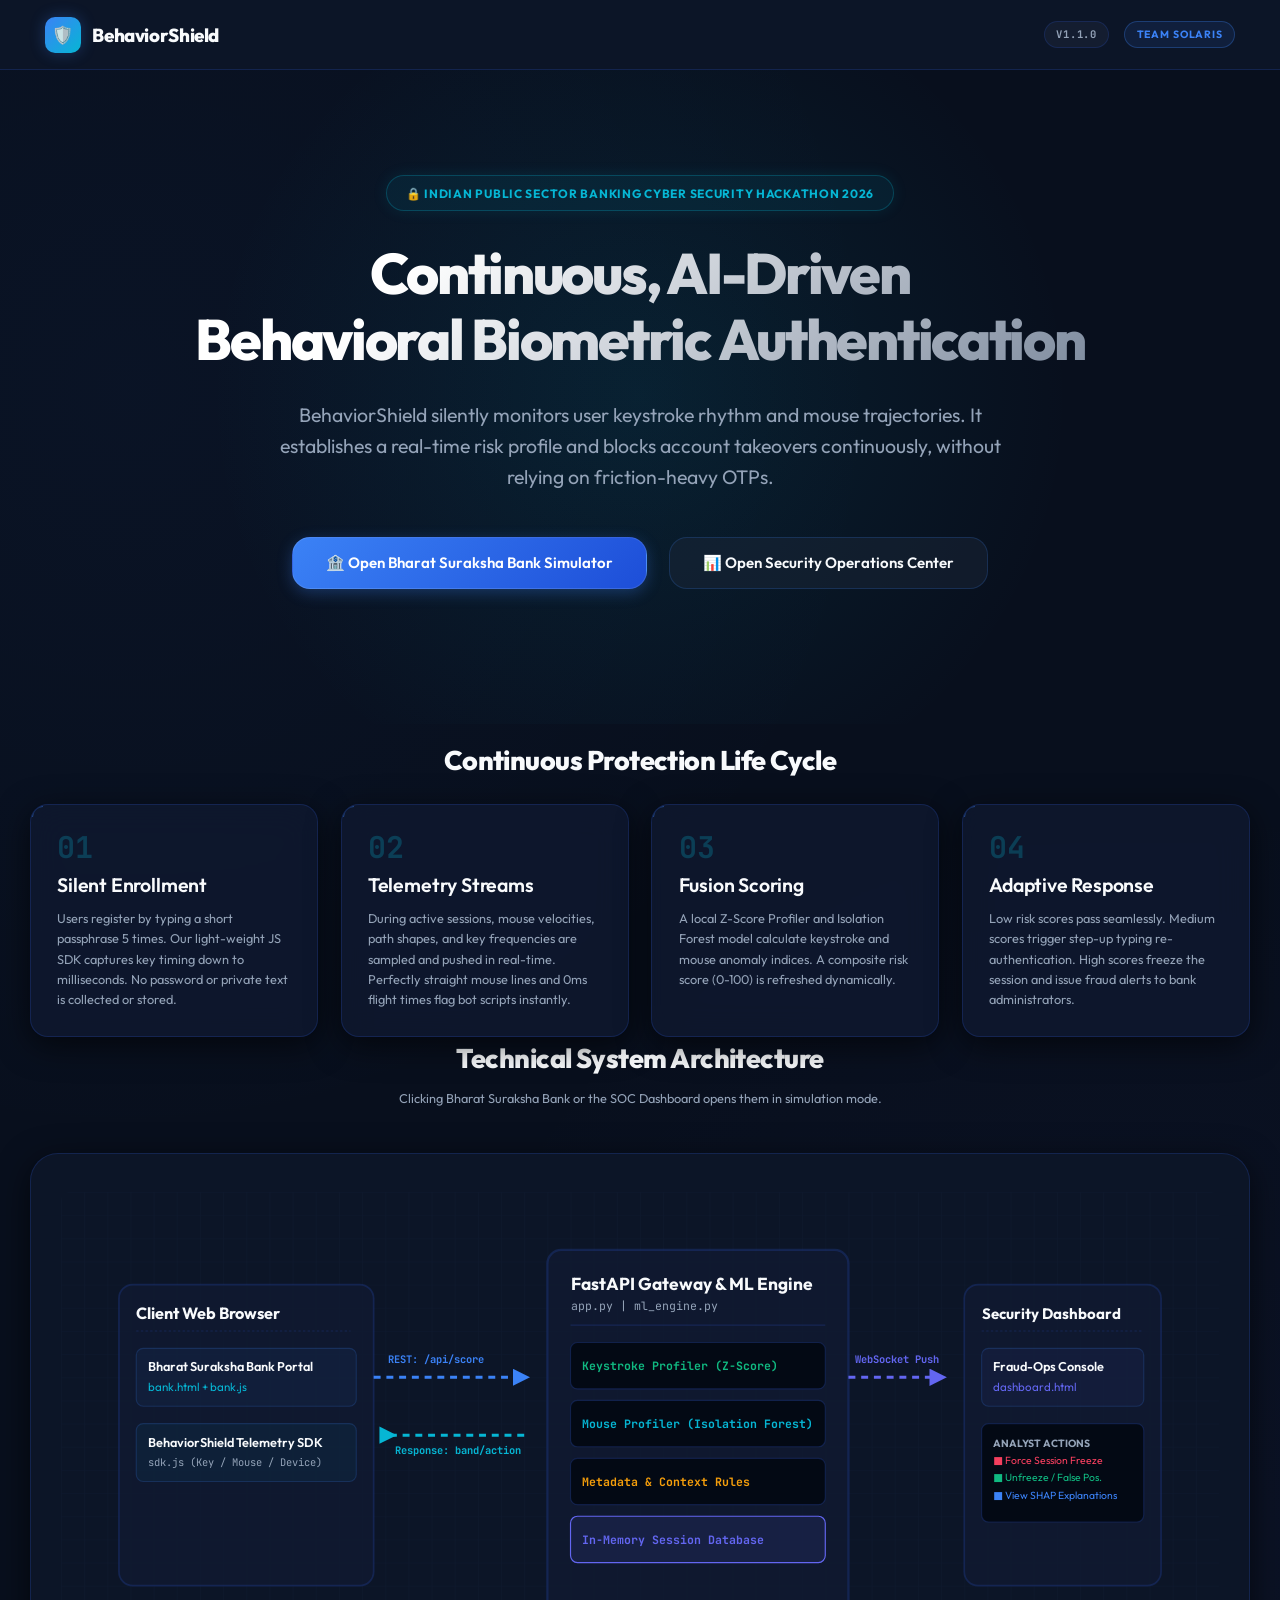
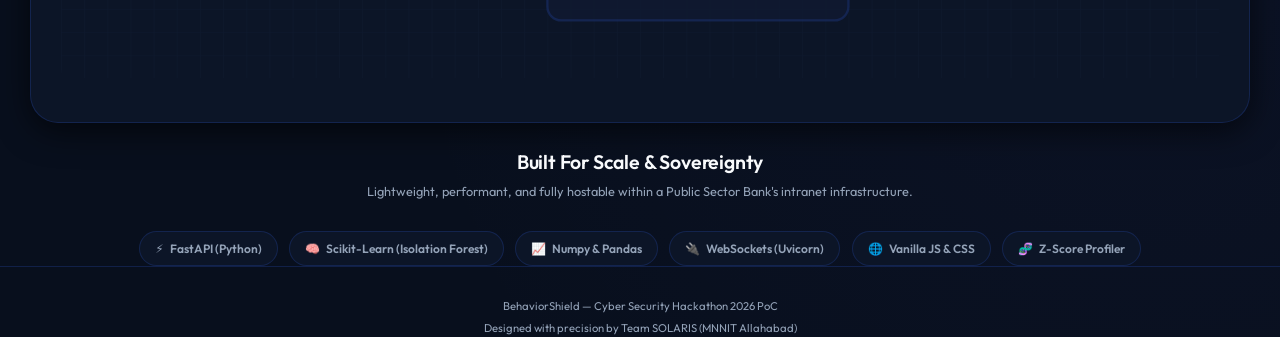
==== commit b4a2966f: "Redesign Bharat Suraksha Bank Portal style to Deep Premium Purple & Gold, upgrade SOC Dashboard layo" ====
--- a/static/index.html
+++ b/static/index.html
@@ -4,44 +4,46 @@
   <meta charset="UTF-8">
   <meta name="viewport" content="width=device-width, initial-scale=1.0">
   <title>BehaviorShield — Continuous AI Behavioral Biometric Authentication</title>
-  <link rel="stylesheet" href="/static/css/style.css">
+  <link rel="stylesheet" href="/static/css/style.css?v=4">
   <style>
     /* Additional custom styles for launcher page to make it extremely premium */
     .hero-section {
-      padding: 6rem 0 4rem;
+      padding: 7rem 0 5rem;
       text-align: center;
-      background: radial-gradient(circle at center, rgba(59, 130, 246, 0.08) 0%, transparent 60%);
+      background: radial-gradient(circle at center, rgba(6, 182, 212, 0.1) 0%, transparent 60%);
       position: relative;
     }
     .hero-badge {
       display: inline-flex;
       align-items: center;
       gap: 0.5rem;
-      padding: 0.4rem 1rem;
-      background: rgba(59, 130, 246, 0.08);
-      border: 1px solid rgba(59, 130, 246, 0.2);
+      padding: 0.5rem 1.25rem;
+      background: rgba(6, 182, 212, 0.08);
+      border: 1px solid rgba(6, 182, 212, 0.25);
       border-radius: 999px;
       font-size: 0.8rem;
-      font-weight: 600;
-      color: var(--brand);
+      font-weight: 700;
+      color: var(--cyan);
       margin-bottom: 2rem;
       text-transform: uppercase;
-      letter-spacing: 0.05em;
+      letter-spacing: 0.06em;
+      box-shadow: 0 0 15px rgba(6, 182, 212, 0.1);
     }
     .hero-title {
-      font-size: 3.5rem;
+      font-size: 3.8rem;
       font-weight: 800;
       letter-spacing: -0.04em;
-      line-height: 1.1;
-      margin-bottom: 1.5rem;
-      background: linear-gradient(135deg, #ffffff 40%, #94a3b8 100%);
+      line-height: 1.15;
+      margin-bottom: 1.75rem;
+      background: linear-gradient(135deg, #ffffff 30%, #64748b 100%);
       -webkit-background-clip: text;
       -webkit-text-fill-color: transparent;
+      text-shadow: 0 0 40px rgba(255, 255, 255, 0.03);
     }
     .hero-subtitle {
-      font-size: 1.25rem;
+      font-size: 1.3rem;
       color: var(--text-secondary);
-      max-width: 700px;
+      max-width: 750px;
       margin: 0 auto 3rem;
       line-height: 1.6;
     }
@@ -52,17 +54,18 @@
       margin-bottom: 4rem;
     }
     .step-card {
-      transition: transform 0.3s, border-color 0.3s;
+      transition: all 0.3s cubic-bezier(0.4, 0, 0.2, 1);
     }
     .step-card:hover {
       transform: translateY(-5px);
-      border-color: var(--brand);
+      border-color: var(--cyan);
+      box-shadow: var(--shadow-card), 0 0 25px rgba(6, 182, 212, 0.15);
     }
     .step-number {
       font-family: var(--font-mono);
       font-size: 2rem;
       font-weight: 700;
-      color: rgba(59, 130, 246, 0.2);
+      color: rgba(6, 182, 212, 0.25);
       line-height: 1;
       margin-bottom: 0.5rem;
     }
@@ -77,13 +80,19 @@
       display: flex;
       align-items: center;
       gap: 0.4rem;
-      padding: 0.4rem 0.85rem;
+      padding: 0.45rem 1rem;
       background: var(--bg-surface);
       border: 1px solid var(--border);
       border-radius: 999px;
       font-size: 0.8rem;
-      font-weight: 500;
+      font-weight: 600;
       color: var(--text-secondary);
+      transition: all 0.2s;
+    }
+    .tech-badge:hover {
+      border-color: var(--cyan);
+      color: #fff;
+      box-shadow: 0 0 10px rgba(6, 182, 212, 0.1);
     }
     /* SVG Architecture diagram styles */
     .arch-svg-container {
@@ -91,7 +100,7 @@
       background: var(--bg-surface);
       border: 1px solid var(--border);
       border-radius: var(--radius-xl);
-      padding: 2rem;
+      padding: 2.5rem 2rem;
       margin-top: 3rem;
       box-shadow: var(--shadow-card);
     }
@@ -100,7 +109,7 @@
     }
     @keyframes pulse-brand-glow {
       0%, 100% { filter: drop-shadow(0 0 2px rgba(59, 130, 246, 0.2)); }
-      50% { filter: drop-shadow(0 0 8px rgba(59, 130, 246, 0.6)); }
+      50% { filter: drop-shadow(0 0 10px rgba(59, 130, 246, 0.5)); }
     }
   </style>
 </head>
@@ -186,6 +195,34 @@
     
     <div class="arch-svg-container">
       <svg viewBox="0 0 1000 420" width="100%" height="100%" fill="none" xmlns="http://www.w3.org/2000/svg">
+        <style>
+          @keyframes flow-right {
+            to { stroke-dashoffset: -20; }
+          }
+          @keyframes flow-left {
+            to { stroke-dashoffset: 20; }
+          }
+          .flow-line-right {
+            stroke-dasharray: 6 5;
+            animation: flow-right 0.8s linear infinite;
+          }
+          .flow-line-left {
+            stroke-dasharray: 6 5;
+            animation: flow-left 0.8s linear infinite;
+          }
+          .arch-node {
+            transition: all 0.3s ease;
+          }
+          .arch-node:hover {
+            filter: drop-shadow(0 0 10px var(--brand-glow));
+            stroke: var(--cyan);
+            cursor: pointer;
+          }
+          .arch-text {
+            pointer-events: none;
+          }
+        </style>
+        
         <!-- Grid pattern background -->
         <defs>
           <pattern id="grid" width="20" height="20" patternUnits="userSpaceOnUse">
@@ -195,65 +232,65 @@
         <rect width="100%" height="100%" fill="url(#grid)" rx="8"/>
 
         <!-- Client Browser Layer -->
-        <rect x="50" y="80" width="220" height="260" rx="12" fill="var(--bg-card)" stroke="var(--border)" stroke-width="1.5"/>
-        <text x="65" y="110" fill="var(--text-primary)" font-family="var(--font-sans)" font-size="14" font-weight="700">Client Web Browser</text>
-        <line x1="65" y1="120" x2="250" y2="120" stroke="var(--border)" stroke-dasharray="2 2"/>
+        <rect x="50" y="80" width="220" height="260" rx="12" fill="var(--bg-card)" stroke="var(--border)" stroke-width="1.5" class="arch-node"/>
+        <text x="65" y="110" fill="var(--text-primary)" font-family="var(--font-sans)" font-size="14" font-weight="700" class="arch-text">Client Web Browser</text>
+        <line x1="65" y1="120" x2="250" y2="120" stroke="var(--border)" stroke-dasharray="2 2" class="arch-text"/>
         
         <!-- Browser contents -->
-        <rect x="65" y="135" width="190" height="50" rx="6" fill="rgba(59, 130, 246, 0.05)" stroke="var(--border-light)"/>
-        <text x="75" y="155" fill="var(--text-primary)" font-family="var(--font-sans)" font-size="11" font-weight="600">Bharat Suraksha Bank Portal</text>
-        <text x="75" y="172" fill="var(--cyan)" font-family="var(--font-sans)" font-size="10">bank.html + bank.js</text>
-
-        <rect x="65" y="200" width="190" height="50" rx="6" fill="rgba(6, 182, 212, 0.05)" stroke="var(--border-light)"/>
-        <text x="75" y="220" fill="var(--text-primary)" font-family="var(--font-sans)" font-size="11" font-weight="600">BehaviorShield Telemetry SDK</text>
-        <text x="75" y="237" fill="var(--text-secondary)" font-family="var(--font-mono)" font-size="9">sdk.js (Key / Mouse / Device)</text>
+        <rect x="65" y="135" width="190" height="50" rx="6" fill="rgba(59, 130, 246, 0.05)" stroke="var(--border-light)" class="arch-node"/>
+        <text x="75" y="155" fill="var(--text-primary)" font-family="var(--font-sans)" font-size="11" font-weight="600" class="arch-text">Bharat Suraksha Bank Portal</text>
+        <text x="75" y="172" fill="var(--cyan)" font-family="var(--font-sans)" font-size="10" class="arch-text">bank.html + bank.js</text>
+
+        <rect x="65" y="200" width="190" height="50" rx="6" fill="rgba(6, 182, 212, 0.05)" stroke="var(--border-light)" class="arch-node"/>
+        <text x="75" y="220" fill="var(--text-primary)" font-family="var(--font-sans)" font-size="11" font-weight="600" class="arch-text">BehaviorShield Telemetry SDK</text>
+        <text x="75" y="237" fill="var(--text-secondary)" font-family="var(--font-mono)" font-size="9" class="arch-text">sdk.js (Key / Mouse / Device)</text>
 
         <!-- Dynamic arrows to server -->
         <!-- Top arrow (POST API requests) -->
-        <path d="M 270 160 L 410 160" stroke="var(--brand)" stroke-width="2" marker-end="url(#arrow-brand)"/>
-        <text x="282" y="150" fill="var(--brand)" font-family="var(--font-mono)" font-size="9" font-weight="600">REST: /api/score</text>
+        <path d="M 270 160 L 400 160" stroke="var(--brand)" stroke-width="2.5" class="flow-line-right" marker-end="url(#arrow-brand)"/>
+        <text x="282" y="148" fill="var(--brand)" font-family="var(--font-mono)" font-size="9" font-weight="700" class="arch-text">REST: /api/score</text>
         
         <!-- Bottom arrow (Adaptive Action responses) -->
-        <path d="M 410 210 L 280 210" stroke="var(--cyan)" stroke-width="2" marker-end="url(#arrow-cyan)"/>
-        <text x="288" y="228" fill="var(--cyan)" font-family="var(--font-mono)" font-size="9" font-weight="600">Response: band/action</text>
+        <path d="M 400 210 L 280 210" stroke="var(--cyan)" stroke-width="2.5" class="flow-line-left" marker-end="url(#arrow-cyan)"/>
+        <text x="288" y="226" fill="var(--cyan)" font-family="var(--font-mono)" font-size="9" font-weight="700" class="arch-text">Response: band/action</text>
 
         <!-- Backend FastAPI Server -->
-        <rect x="420" y="50" width="260" height="320" rx="12" fill="var(--bg-card)" stroke="var(--border)" stroke-width="2" class="pulse-glow"/>
-        <text x="440" y="85" fill="var(--text-primary)" font-family="var(--font-sans)" font-size="15" font-weight="700">FastAPI Gateway & ML Engine</text>
-        <text x="440" y="102" fill="var(--text-secondary)" font-family="var(--font-mono)" font-size="10">app.py | ml_engine.py</text>
-        <line x1="440" y1="115" x2="660" y2="115" stroke="var(--border)"/>
+        <rect x="420" y="50" width="260" height="320" rx="12" fill="var(--bg-card)" stroke="var(--border)" stroke-width="2" class="pulse-glow arch-node"/>
+        <text x="440" y="85" fill="var(--text-primary)" font-family="var(--font-sans)" font-size="15" font-weight="700" class="arch-text">FastAPI Gateway & ML Engine</text>
+        <text x="440" y="102" fill="var(--text-secondary)" font-family="var(--font-mono)" font-size="10" class="arch-text">app.py | ml_engine.py</text>
+        <line x1="440" y1="115" x2="660" y2="115" stroke="var(--border)" class="arch-text"/>
 
         <!-- Engine Components -->
-        <rect x="440" y="130" width="220" height="40" rx="6" fill="var(--bg-input)" stroke="var(--border)"/>
-        <text x="450" y="154" fill="var(--green)" font-family="var(--font-mono)" font-size="10" font-weight="600">Keystroke Profiler (Z-Score)</text>
-        
-        <rect x="440" y="180" width="220" height="40" rx="6" fill="var(--bg-input)" stroke="var(--border)"/>
-        <text x="450" y="204" fill="var(--cyan)" font-family="var(--font-mono)" font-size="10" font-weight="600">Mouse Profiler (Isolation Forest)</text>
-        
-        <rect x="440" y="230" width="220" height="40" rx="6" fill="var(--bg-input)" stroke="var(--border)"/>
-        <text x="450" y="254" fill="var(--amber)" font-family="var(--font-mono)" font-size="10" font-weight="600">Metadata & Context Rules</text>
-
-        <rect x="440" y="280" width="220" height="40" rx="6" fill="rgba(99, 102, 241, 0.1)" stroke="var(--indigo)"/>
-        <text x="450" y="304" fill="var(--indigo)" font-family="var(--font-mono)" font-size="10" font-weight="600">In-Memory Session Database</text>
+        <rect x="440" y="130" width="220" height="40" rx="6" fill="var(--bg-input)" stroke="var(--border)" class="arch-node"/>
+        <text x="450" y="154" fill="var(--green)" font-family="var(--font-mono)" font-size="10" font-weight="700" class="arch-text">Keystroke Profiler (Z-Score)</text>
+        
+        <rect x="440" y="180" width="220" height="40" rx="6" fill="var(--bg-input)" stroke="var(--border)" class="arch-node"/>
+        <text x="450" y="204" fill="var(--cyan)" font-family="var(--font-mono)" font-size="10" font-weight="700" class="arch-text">Mouse Profiler (Isolation Forest)</text>
+        
+        <rect x="440" y="230" width="220" height="40" rx="6" fill="var(--bg-input)" stroke="var(--border)" class="arch-node"/>
+        <text x="450" y="254" fill="var(--amber)" font-family="var(--font-mono)" font-size="10" font-weight="700" class="arch-text">Metadata & Context Rules</text>
+
+        <rect x="440" y="280" width="220" height="40" rx="6" fill="rgba(99, 102, 241, 0.1)" stroke="var(--indigo)" class="arch-node"/>
+        <text x="450" y="304" fill="var(--indigo)" font-family="var(--font-mono)" font-size="10" font-weight="700" class="arch-text">In-Memory Session Database</text>
 
         <!-- WebSocket line from server to dashboard -->
-        <path d="M 680 160 L 770 160" stroke="var(--indigo)" stroke-width="2" stroke-dasharray="4 4" marker-end="url(#arrow-indigo)"/>
-        <text x="692" y="150" fill="var(--indigo)" font-family="var(--font-mono)" font-size="9" font-weight="600">WebSocket Push</text>
+        <path d="M 680 160 L 760 160" stroke="var(--indigo)" stroke-width="2.5" class="flow-line-right" marker-end="url(#arrow-indigo)"/>
+        <text x="686" y="148" fill="var(--indigo)" font-family="var(--font-mono)" font-size="9" font-weight="700" class="arch-text">WebSocket Push</text>
 
         <!-- Security Dashboard Layer -->
-        <rect x="780" y="80" width="170" height="260" rx="12" fill="var(--bg-card)" stroke="var(--border)" stroke-width="1.5"/>
-        <text x="795" y="110" fill="var(--text-primary)" font-family="var(--font-sans)" font-size="13" font-weight="700">Security Dashboard</text>
-        <line x1="795" y1="120" x2="935" y2="120" stroke="var(--border)" stroke-dasharray="2 2"/>
-
-        <rect x="795" y="135" width="140" height="50" rx="6" fill="rgba(99, 102, 241, 0.05)" stroke="var(--border-light)"/>
-        <text x="805" y="155" fill="var(--text-primary)" font-family="var(--font-sans)" font-size="11" font-weight="600">Fraud-Ops Console</text>
-        <text x="805" y="172" fill="var(--indigo)" font-family="var(--font-sans)" font-size="10">dashboard.html</text>
-
-        <rect x="795" y="200" width="140" height="85" rx="6" fill="var(--bg-input)" stroke="var(--border)"/>
-        <text x="805" y="220" fill="var(--text-secondary)" font-family="var(--font-sans)" font-size="9" font-weight="600">ANALYST ACTIONS</text>
-        <text x="805" y="235" fill="var(--red)" font-family="var(--font-sans)" font-size="9">■ Force Session Freeze</text>
-        <text x="805" y="250" fill="var(--green)" font-family="var(--font-sans)" font-size="9">■ Unfreeze / False Pos.</text>
-        <text x="805" y="265" fill="var(--brand)" font-family="var(--font-sans)" font-size="9">■ View SHAP Explanations</text>
+        <rect x="780" y="80" width="170" height="260" rx="12" fill="var(--bg-card)" stroke="var(--border)" stroke-width="1.5" class="arch-node"/>
+        <text x="795" y="110" fill="var(--text-primary)" font-family="var(--font-sans)" font-size="13" font-weight="700" class="arch-text">Security Dashboard</text>
+        <line x1="795" y1="120" x2="935" y2="120" stroke="var(--border)" stroke-dasharray="2 2" class="arch-text"/>
+
+        <rect x="795" y="135" width="140" height="50" rx="6" fill="rgba(99, 102, 241, 0.05)" stroke="var(--border-light)" class="arch-node"/>
+        <text x="805" y="155" fill="var(--text-primary)" font-family="var(--font-sans)" font-size="11" font-weight="600" class="arch-text">Fraud-Ops Console</text>
+        <text x="805" y="172" fill="var(--indigo)" font-family="var(--font-sans)" font-size="10" class="arch-text">dashboard.html</text>
+
+        <rect x="795" y="200" width="140" height="85" rx="6" fill="var(--bg-input)" stroke="var(--border)" class="arch-node"/>
+        <text x="805" y="220" fill="var(--text-secondary)" font-family="var(--font-sans)" font-size="9" font-weight="700" class="arch-text">ANALYST ACTIONS</text>
+        <text x="805" y="235" fill="var(--red)" font-family="var(--font-sans)" font-size="9" class="arch-text">■ Force Session Freeze</text>
+        <text x="805" y="250" fill="var(--green)" font-family="var(--font-sans)" font-size="9" class="arch-text">■ Unfreeze / False Pos.</text>
+        <text x="805" y="265" fill="var(--brand)" font-family="var(--font-sans)" font-size="9" class="arch-text">■ View SHAP Explanations</text>
 
         <!-- SVG markers for arrow heads -->
         <defs>
--- a/static/css/style.css
+++ b/static/css/style.css
@@ -1,76 +1,136 @@
 /* ============================================================================
    BehaviorShield — style.css
+   Vanguard Cyber HUD & Purple Fintech Design System
    Team SOLARIS | Cyber Security Hackathon 2026 | MNNIT Allahabad
-   Shared design system for bank portal + security ops dashboard.
-   ============================================================================ */
-
-@import url('https://fonts.googleapis.com/css2?family=Inter:wght@300;400;500;600;700;800&family=JetBrains+Mono:wght@400;500&display=swap');
-
-/* ============================================================================
-   DESIGN TOKENS
-   ============================================================================ */
-
+   ============================================================================ */
+
+@import url('https://fonts.googleapis.com/css2?family=Outfit:wght@300;400;500;600;700;800;900&family=JetBrains+Mono:wght@400;500;700&display=swap');
+
+/* ============================================================================
+   DESIGN TOKENS (Default: Dashboard-page Enterprise Dark Theme)
+   ============================================================================ */
 :root {
-  /* --- Backgrounds --- */
-  --bg-base:        #060b18;
-  --bg-surface:     #0d1526;
-  --bg-card:        #111d35;
-  --bg-card-alt:    #162040;
-  --bg-input:       #0a1220;
-  --bg-overlay:     rgba(6, 11, 24, 0.92);
-
-  /* --- Brand --- */
-  --brand:          #3b82f6;
+  /* --- Colors --- */
+  --bg-base:        #080f1d;
+  --bg-surface:     #0c1527;
+  --bg-card:        rgba(17, 27, 50, 0.7);
+  --bg-card-alt:    rgba(30, 41, 59, 0.45);
+  --bg-input:       #030914;
+  --bg-overlay:     rgba(8, 15, 29, 0.95);
+
+  /* --- Cyber Accent Neons --- */
+  --brand:          #3b82f6; /* Cyber Blue */
   --brand-dim:      #1d4ed8;
-  --brand-glow:     rgba(59, 130, 246, 0.25);
-  --cyan:           #06b6d4;
+  --brand-glow:     rgba(59, 130, 246, 0.3);
+  
+  --cyan:           #06b6d4; /* Tech Cyan */
   --cyan-dim:       #0891b2;
-  --indigo:         #6366f1;
-
-  /* --- Risk Band Colors --- */
-  --green:          #10b981;
+  --cyan-glow:      rgba(6, 182, 212, 0.3);
+  
+  --indigo:         #6366f1; /* WebSocket Purple */
+  --indigo-glow:    rgba(99, 102, 241, 0.25);
+
+  /* --- Threat level metrics --- */
+  --green:          #10b981; /* Secure Green */
   --green-dim:      #059669;
-  --green-glow:     rgba(16, 185, 129, 0.2);
-  --amber:          #f59e0b;
+  --green-glow:     rgba(16, 185, 129, 0.25);
+  
+  --amber:          #f59e0b; /* Alert Amber */
   --amber-dim:      #d97706;
-  --amber-glow:     rgba(245, 158, 11, 0.2);
-  --orange:         #f97316;
-  --red:            #ef4444;
-  --red-dim:        #dc2626;
-  --red-glow:       rgba(239, 68, 68, 0.25);
-  --red-critical:   #991b1b;
+  --amber-glow:     rgba(245, 158, 11, 0.25);
+  
+  --orange:         #f97316; /* Restricted Orange */
+  --orange-glow:    rgba(249, 115, 22, 0.35);
+  
+  --red:            #f43f5e; /* Critical Red */
+  --red-dim:        #e11d48;
+  --red-glow:       rgba(244, 63, 94, 0.35);
+  --red-critical:   #881337;
 
   /* --- Text --- */
-  --text-primary:   #f1f5f9;
+  --text-primary:   #f8fafc;
   --text-secondary: #94a3b8;
   --text-muted:     #475569;
-  --text-faint:     #1e3054;
-
+  --text-faint:     #1e293b;
+
+  /* --- Typography --- */
+  --font-sans:      'Outfit', system-ui, -apple-system, sans-serif;
+  --font-mono:      'JetBrains Mono', monospace;
+
+  /* --- Border Colors --- */
+  --border:         rgba(30, 58, 138, 0.4);
+  --border-light:   rgba(59, 130, 246, 0.2);
+  --border-bright:  rgba(6, 182, 212, 0.45);
+
+  /* --- Sizing --- */
+  --radius-sm:      6px;
+  --radius:         12px;
+  --radius-lg:      18px;
+  --radius-xl:      28px;
+
+  /* --- Shadows & Glows --- */
+  --shadow-card:    0 8px 32px 0 rgba(0, 0, 0, 0.6);
+  --shadow-glow:    0 0 25px var(--brand-glow);
+  --shadow-cyan:    0 0 25px var(--cyan-glow);
+  --shadow-red:     0 0 25px var(--red-glow);
+}
+
+/* ============================================================================
+   SPECIFIC LIGHT THEME FOR THE BANK PORTAL SIMULATOR (Purple & Gold Fintech)
+   ============================================================================ */
+.bank-page {
+  /* --- Backgrounds --- */
+  --bg-base:        #faf8ff; /* Soft lavender-tinted white */
+  --bg-surface:     #ffffff; /* Clean white */
+  --bg-card:        rgba(255, 255, 255, 0.95); /* Pure white glass */
+  --bg-card-alt:    #f3f0fc; /* Light lavender-gray */
+  --bg-input:       #ffffff; /* White input fields */
+  --bg-overlay:     rgba(15, 10, 30, 0.85); /* Slightly darker overlay for dramatic lock overlay */
+  
+  /* --- Primary Purple Branding --- */
+  --brand:          #5b21b6; /* Premium Fintech Purple */
+  --brand-dim:      #4c1d95; /* Deep Violet */
+  --brand-glow:     rgba(91, 33, 182, 0.15);
+  --cyan:           #7c3aed; /* Secondary purple accent */
+  --cyan-dim:       #6d28d9;
+  --cyan-glow:      rgba(124, 58, 237, 0.15);
+  --indigo:         #a78bfa; /* Lavender accent */
+  
+  /* --- Secure Green & Gold/Champagne Accents --- */
+  --green:          #059669; /* Safe Forest Green */
+  --green-dim:      #047857;
+  --green-glow:     rgba(5, 150, 105, 0.12);
+  
+  --amber:          #c5a059; /* Banking Platinum Gold */
+  --amber-dim:      #b08a40;
+  --amber-glow:     rgba(197, 160, 89, 0.15);
+  
+  --orange:         #d97706; /* Warning Gold */
+  --red:            #db2777; /* Premium Pink-Red */
+  --red-dim:        #be185d;
+  --red-glow:       rgba(219, 39, 119, 0.15);
+  
+  /* --- Dark readable charcoal text --- */
+  --text-primary:   #1e1b4b; /* Deep purple-charcoal */
+  --text-secondary: #4b5563; /* Neutral Slate Gray */
+  --text-muted:     #9ca3af;
+  --text-faint:     #e5e7eb;
+  
   /* --- Borders --- */
-  --border:         #1e3054;
-  --border-light:   #2d4a7a;
-  --border-bright:  #3b5998;
-
-  /* --- Fonts --- */
-  --font-sans:      'Inter', system-ui, sans-serif;
-  --font-mono:      'JetBrains Mono', monospace;
-
-  /* --- Spacing --- */
-  --radius-sm:      6px;
-  --radius:         10px;
-  --radius-lg:      16px;
-  --radius-xl:      24px;
-
-  /* --- Shadows --- */
-  --shadow-card:    0 4px 24px rgba(0,0,0,0.4);
-  --shadow-glow:    0 0 20px var(--brand-glow);
-  --shadow-red:     0 0 20px var(--red-glow);
-}
-
-/* ============================================================================
-   RESET & BASE
-   ============================================================================ */
-
+  --border:         rgba(91, 33, 182, 0.12); /* Soft purple borders */
+  --border-light:   rgba(91, 33, 182, 0.22);
+  --border-bright:  rgba(109, 40, 217, 0.4);
+  
+  /* --- Shadows & Elevations --- */
+  --shadow-card:    0 10px 30px 0 rgba(76, 29, 149, 0.05), 0 1px 3px 0 rgba(0, 0, 0, 0.02);
+  --shadow-glow:    0 0 20px rgba(109, 40, 217, 0.1);
+  --shadow-cyan:    0 0 20px rgba(124, 58, 237, 0.1);
+  --shadow-red:     0 0 20px rgba(219, 39, 119, 0.1);
+}
+
+/* ============================================================================
+   RESET & GLOBAL BASE
+   ============================================================================ */
 *, *::before, *::after {
   box-sizing: border-box;
   margin: 0;
@@ -84,103 +144,173 @@
 
 body {
   font-family: var(--font-sans);
-  background:  var(--bg-base);
-  color:       var(--text-primary);
+  background: var(--bg-base);
+  background-image: 
+    radial-gradient(circle at 10% 20%, rgba(59, 130, 246, 0.04) 0%, transparent 40%),
+    radial-gradient(circle at 90% 80%, rgba(99, 102, 241, 0.04) 0%, transparent 40%);
+  color: var(--text-primary);
   line-height: 1.6;
-  min-height:  100vh;
+  min-height: 100vh;
+  overflow-x: hidden;
   -webkit-font-smoothing: antialiased;
 }
 
+body.bank-page {
+  background-image: 
+    radial-gradient(circle at 10% 20%, rgba(91, 33, 182, 0.03) 0%, transparent 40%),
+    radial-gradient(circle at 90% 80%, rgba(124, 58, 237, 0.03) 0%, transparent 40%);
+}
+
+/* --- Scrollbar Customization --- */
+::-webkit-scrollbar {
+  width: 7px;
+  height: 7px;
+}
+::-webkit-scrollbar-track {
+  background: var(--bg-base);
+}
+::-webkit-scrollbar-thumb {
+  background: rgba(30, 58, 138, 0.5);
+  border-radius: 99px;
+  border: 1px solid var(--border-light);
+}
+.bank-page::-webkit-scrollbar-thumb {
+  background: rgba(91, 33, 182, 0.2);
+  border-color: rgba(91, 33, 182, 0.1);
+}
+::-webkit-scrollbar-thumb:hover {
+  background: var(--brand);
+  box-shadow: 0 0 8px var(--brand-glow);
+}
+
 a {
+  color: var(--cyan);
+  text-decoration: none;
+  transition: all 0.2s ease;
+  font-weight: 500;
+}
+a:hover {
   color: var(--brand);
-  text-decoration: none;
-  transition: color 0.2s;
-}
-a:hover { color: var(--cyan); }
+  text-shadow: 0 0 8px var(--brand-glow);
+}
+.bank-page a {
+  color: var(--brand);
+}
+.bank-page a:hover {
+  color: var(--cyan);
+}
 
 input, textarea, select, button {
   font-family: inherit;
   font-size: inherit;
 }
 
-::-webkit-scrollbar { width: 6px; height: 6px; }
-::-webkit-scrollbar-track { background: var(--bg-surface); }
-::-webkit-scrollbar-thumb { background: var(--border-light); border-radius: 3px; }
-::-webkit-scrollbar-thumb:hover { background: var(--brand-dim); }
-
 /* ============================================================================
    TYPOGRAPHY
    ============================================================================ */
-
-h1 { font-size: 2rem;   font-weight: 800; letter-spacing: -0.03em; line-height: 1.15; }
-h2 { font-size: 1.5rem; font-weight: 700; letter-spacing: -0.02em; }
-h3 { font-size: 1.15rem;font-weight: 600; }
-h4 { font-size: 0.95rem;font-weight: 600; }
-h5 { font-size: 0.85rem;font-weight: 600; text-transform: uppercase; letter-spacing: 0.08em; color: var(--text-secondary); }
+h1 { font-size: 2.5rem; font-weight: 800; letter-spacing: -0.04em; line-height: 1.1; }
+h2 { font-size: 1.8rem; font-weight: 700; letter-spacing: -0.02em; }
+h3 { font-size: 1.3rem; font-weight: 600; letter-spacing: -0.01em; }
+h4 { font-size: 1.05rem; font-weight: 600; }
+h5 { font-size: 0.85rem; font-weight: 700; text-transform: uppercase; letter-spacing: 0.1em; color: var(--cyan); }
 
 .text-mono { font-family: var(--font-mono); }
 .text-muted { color: var(--text-secondary); }
 .text-faint { color: var(--text-muted); }
-.text-sm    { font-size: 0.82rem; }
-.text-xs    { font-size: 0.72rem; }
-.text-lg    { font-size: 1.1rem; }
-.text-xl    { font-size: 1.25rem; }
+.text-sm { font-size: 0.85rem; }
+.text-xs { font-size: 0.75rem; }
+.text-lg { font-size: 1.15rem; }
+.text-xl { font-size: 1.4rem; }
 .text-brand { color: var(--brand); }
-.text-cyan  { color: var(--cyan); }
-.fw-600     { font-weight: 600; }
-.fw-700     { font-weight: 700; }
-
-/* ============================================================================
-   LAYOUT UTILITIES
-   ============================================================================ */
-
-.container  { max-width: 1280px; margin: 0 auto; padding: 0 1.5rem; }
-.flex       { display: flex; }
-.flex-col   { flex-direction: column; }
-.items-center  { align-items: center; }
+.text-cyan { color: var(--cyan); }
+.fw-800 { font-weight: 800; }
+.fw-700 { font-weight: 700; }
+.fw-600 { font-weight: 600; }
+.text-center { text-align: center; }
+
+/* ============================================================================
+   GRID & LAYOUT UTILITIES
+   ============================================================================ */
+.container { max-width: 1320px; margin: 0 auto; padding: 0 2rem; }
+.flex { display: flex; }
+.flex-col { flex-direction: column; }
+.items-center { align-items: center; }
 .justify-between { justify-content: space-between; }
-.justify-center  { justify-content: center; }
-.gap-1 { gap: 0.25rem; } .gap-2 { gap: 0.5rem; }
-.gap-3 { gap: 0.75rem; } .gap-4 { gap: 1rem; }
-.gap-6 { gap: 1.5rem; }  .gap-8 { gap: 2rem; }
-.grid-2 { display: grid; grid-template-columns: repeat(2, 1fr); gap: 1rem; }
-.grid-3 { display: grid; grid-template-columns: repeat(3, 1fr); gap: 1rem; }
-.grid-4 { display: grid; grid-template-columns: repeat(4, 1fr); gap: 1rem; }
+.justify-center { justify-content: center; }
+.gap-1 { gap: 0.25rem; } .gap-2 { gap: 0.5rem; } .gap-3 { gap: 0.75rem; }
+.gap-4 { gap: 1rem; }    .gap-6 { gap: 1.5rem; } .gap-8 { gap: 2rem; }
+
+.grid-2 { display: grid; grid-template-columns: repeat(2, 1fr); gap: 1.5rem; }
+.grid-3 { display: grid; grid-template-columns: repeat(3, 1fr); gap: 1.5rem; }
+.grid-4 { display: grid; grid-template-columns: repeat(4, 1fr); gap: 1.5rem; }
 .w-full { width: 100%; }
+
 .mt-1 { margin-top: 0.25rem; } .mt-2 { margin-top: 0.5rem; }
-.mt-3 { margin-top: 0.75rem; } .mt-4 { margin-top: 1rem; }
+.mt-3 { margin-top: 0.75rem; }  .mt-4 { margin-top: 1rem; }
 .mt-6 { margin-top: 1.5rem; }  .mt-8 { margin-top: 2rem; }
-.mb-2 { margin-bottom: 0.5rem; }.mb-4 { margin-bottom: 1rem; }
-.p-4  { padding: 1rem; }   .p-6 { padding: 1.5rem; }
+.mb-2 { margin-bottom: 0.5rem; } .mb-4 { margin-bottom: 1rem; } .mb-6 { margin-bottom: 1.5rem; }
+.p-4 { padding: 1rem; } .p-6 { padding: 1.5rem; }
 .hidden { display: none !important; }
 
 /* ============================================================================
    CARD COMPONENT
    ============================================================================ */
-
 .card {
-  background:    var(--bg-card);
-  border:        1px solid var(--border);
+  background: var(--bg-card);
+  backdrop-filter: blur(16px);
+  -webkit-backdrop-filter: blur(16px);
+  border: 1px solid var(--border);
   border-radius: var(--radius-lg);
-  padding:       1.5rem;
-  box-shadow:    var(--shadow-card);
-  transition:    border-color 0.2s, box-shadow 0.2s;
+  padding: 1.75rem;
+  box-shadow: var(--shadow-card);
+  position: relative;
+  transition: border-color 0.3s ease, box-shadow 0.3s ease, transform 0.2s ease;
+  overflow: hidden;
+}
+
+/* Cyber corner decoration only active on dashboard page */
+.card::before {
+  content: '';
+  position: absolute;
+  top: 0; left: 0;
+  width: 12px; height: 12px;
+  border-top: 2px solid rgba(59, 130, 246, 0.4);
+  border-left: 2px solid rgba(59, 130, 246, 0.4);
+  pointer-events: none;
+  border-top-left-radius: var(--radius-lg);
+}
+.bank-page .card::before {
+  display: none; /* Hide raw cyber corners on bank simulator portal */
 }
 
 .card:hover {
   border-color: var(--border-light);
+  box-shadow: var(--shadow-card);
+}
+.dashboard-page .card:hover {
+  border-color: rgba(59, 130, 246, 0.35);
+  box-shadow: var(--shadow-card), 0 0 20px rgba(59, 130, 246, 0.08);
+}
+.bank-page .card:hover {
+  border-color: rgba(91, 33, 182, 0.25);
+  box-shadow: 0 12px 35px 0 rgba(76, 29, 149, 0.08);
 }
 
 .card-glass {
-  background: rgba(17, 29, 53, 0.7);
-  backdrop-filter: blur(12px);
-  -webkit-backdrop-filter: blur(12px);
-  border: 1px solid rgba(59, 130, 246, 0.15);
+  background: var(--bg-card);
+}
+.dashboard-page .card-glass {
+  background: rgba(8, 15, 30, 0.75);
+  border: 1px solid rgba(6, 182, 212, 0.25);
+  box-shadow: var(--shadow-card), 0 8px 32px 0 rgba(6, 182, 212, 0.03);
+}
+.dashboard-page .card-glass::before {
+  border-top: 2px solid var(--cyan);
+  border-left: 2px solid var(--cyan);
 }
 
 .card-glow {
-  box-shadow: var(--shadow-card), 0 0 30px var(--brand-glow);
-  border-color: var(--border-bright);
+  border-color: var(--brand);
 }
 
 .card-header {
@@ -188,199 +318,244 @@
   align-items: center;
   justify-content: space-between;
   margin-bottom: 1.25rem;
-  padding-bottom: 1rem;
-  border-bottom: 1px solid var(--border);
+  padding-bottom: 0.85rem;
+  border-bottom: 1px dashed var(--border);
 }
 
 /* ============================================================================
    BUTTONS
    ============================================================================ */
-
 .btn {
-  display:         inline-flex;
-  align-items:     center;
+  display: inline-flex;
+  align-items: center;
   justify-content: center;
-  gap:             0.4rem;
-  padding:         0.55rem 1.2rem;
-  border-radius:   var(--radius);
-  border:          none;
-  font-weight:     600;
-  font-size:       0.875rem;
-  cursor:          pointer;
-  transition:      all 0.2s ease;
-  white-space:     nowrap;
+  gap: 0.5rem;
+  padding: 0.65rem 1.4rem;
+  border-radius: var(--radius);
+  border: 1px solid transparent;
+  font-weight: 600;
+  font-size: 0.875rem;
+  cursor: pointer;
+  transition: all 0.25s cubic-bezier(0.4, 0, 0.2, 1);
+  white-space: nowrap;
   text-decoration: none;
-}
-
-.btn:active { transform: scale(0.97); }
+  position: relative;
+  overflow: hidden;
+}
+
+.btn:active {
+  transform: scale(0.96);
+}
 
 .btn-primary {
   background: linear-gradient(135deg, var(--brand), var(--brand-dim));
   color: #fff;
-  box-shadow: 0 4px 12px rgba(59, 130, 246, 0.35);
+  border: 1px solid rgba(255, 255, 255, 0.1);
+  box-shadow: 0 4px 15px var(--brand-glow);
 }
 .btn-primary:hover {
-  background: linear-gradient(135deg, #60a5fa, var(--brand));
-  box-shadow: 0 6px 18px rgba(59, 130, 246, 0.5);
+  background: linear-gradient(135deg, var(--cyan-dim), var(--brand));
+  box-shadow: 0 0 20px var(--brand-glow);
   transform: translateY(-1px);
+}
+/* Shining sweep animation */
+.btn-primary::after {
+  content: '';
+  position: absolute;
+  top: -50%; left: -60%; width: 30%; height: 200%;
+  background: rgba(255, 255, 255, 0.15);
+  transform: rotate(35deg);
+  transition: all 0.5s ease;
+  pointer-events: none;
+}
+.btn-primary:hover::after {
+  left: 130%;
 }
 
 .btn-secondary {
   background: var(--bg-card-alt);
-  color:      var(--text-primary);
-  border:     1px solid var(--border-light);
+  color: var(--text-primary);
+  border: 1px solid var(--border-light);
 }
 .btn-secondary:hover {
   border-color: var(--brand);
   color: var(--brand);
 }
+.bank-page .btn-secondary {
+  background: #ffffff;
+  color: var(--brand);
+  border: 1px solid var(--border);
+}
+.bank-page .btn-secondary:hover {
+  border-color: var(--brand);
+  background: rgba(91, 33, 182, 0.02);
+  box-shadow: 0 0 10px rgba(91, 33, 182, 0.08);
+}
 
 .btn-danger {
   background: linear-gradient(135deg, var(--red), var(--red-dim));
   color: #fff;
-  box-shadow: 0 4px 12px rgba(239, 68, 68, 0.3);
-}
-.btn-danger:hover { box-shadow: 0 6px 18px rgba(239, 68, 68, 0.45); }
+  border: 1px solid rgba(244, 63, 94, 0.3);
+  box-shadow: 0 4px 15px var(--red-glow);
+}
+.btn-danger:hover {
+  box-shadow: 0 0 20px var(--red-glow);
+  transform: translateY(-1px);
+}
 
 .btn-ghost {
   background: transparent;
   color: var(--text-secondary);
   border: 1px solid var(--border);
 }
-.btn-ghost:hover { color: var(--text-primary); border-color: var(--border-light); }
-
-.btn-sm { padding: 0.35rem 0.8rem; font-size: 0.8rem; }
-.btn-lg { padding: 0.75rem 2rem;   font-size: 1rem; border-radius: var(--radius-lg); }
+.btn-ghost:hover {
+  color: var(--text-primary);
+  border-color: var(--border-bright);
+}
+
+.btn-sm { padding: 0.45rem 1rem; font-size: 0.8rem; }
+.btn-lg { padding: 0.85rem 2.2rem; font-size: 1rem; border-radius: var(--radius-lg); }
 .btn-block { width: 100%; }
 
 .btn:disabled {
-  opacity: 0.5;
+  opacity: 0.4;
   cursor: not-allowed;
   transform: none !important;
+  box-shadow: none !important;
 }
 
 /* ============================================================================
    FORM INPUTS
    ============================================================================ */
-
-.form-group { display: flex; flex-direction: column; gap: 0.4rem; }
+.form-group { display: flex; flex-direction: column; gap: 0.45rem; }
 .form-label {
-  font-size: 0.82rem;
-  font-weight: 600;
+  font-size: 0.8rem;
+  font-weight: 700;
   color: var(--text-secondary);
   text-transform: uppercase;
-  letter-spacing: 0.06em;
+  letter-spacing: 0.08em;
 }
 
 .form-input {
-  background:    var(--bg-input);
-  border:        1px solid var(--border);
+  background: var(--bg-input);
+  border: 1px solid var(--border);
   border-radius: var(--radius);
-  padding:       0.65rem 1rem;
-  color:         var(--text-primary);
-  font-size:     0.95rem;
-  transition:    all 0.2s;
-  width:         100%;
+  padding: 0.75rem 1.1rem;
+  color: var(--text-primary);
+  font-size: 0.95rem;
+  transition: all 0.2s ease;
+  width: 100%;
 }
 .form-input:focus {
-  outline:       none;
-  border-color:  var(--brand);
-  box-shadow:    0 0 0 3px var(--brand-glow);
+  outline: none;
+  border-color: var(--brand);
+  box-shadow: 0 0 0 3px var(--brand-glow);
 }
 .form-input::placeholder { color: var(--text-muted); }
 
+/* Typing fields get active outline color */
 .form-input.typing-active {
   border-color: var(--cyan);
-  box-shadow: 0 0 0 3px rgba(6, 182, 212, 0.15);
+  box-shadow: 0 0 10px var(--cyan-glow);
+}
+
+select.form-input {
+  cursor: pointer;
+  appearance: none;
+  background-image: url("data:image/svg+xml;charset=UTF-8,%3Csvg xmlns='http://www.w3.org/2000/svg' width='24' height='24' viewBox='0 0 24 24' fill='none' stroke='%236d28d9' stroke-width='2' stroke-linecap='round' stroke-linejoin='round'%3E%3Cpolyline points='6 9 12 15 18 9'%3E%3C/polyline%3E%3C/svg%3E");
+  background-repeat: no-repeat;
+  background-position: right 1rem center;
+  background-size: 1.1em;
+  padding-right: 2.5rem;
+}
+.dashboard-page select.form-input {
+  background-image: url("data:image/svg+xml;charset=UTF-8,%3Csvg xmlns='http://www.w3.org/2000/svg' width='24' height='24' viewBox='0 0 24 24' fill='none' stroke='%2306b6d4' stroke-width='2' stroke-linecap='round' stroke-linejoin='round'%3E%3Cpolyline points='6 9 12 15 18 9'%3E%3C/polyline%3E%3C/svg%3E");
 }
 
 /* ============================================================================
    RISK BADGES
    ============================================================================ */
-
 .badge {
-  display:       inline-flex;
-  align-items:   center;
-  gap:           0.3rem;
-  padding:       0.2rem 0.65rem;
+  display: inline-flex;
+  align-items: center;
+  gap: 0.35rem;
+  padding: 0.25rem 0.75rem;
   border-radius: 999px;
-  font-size:     0.72rem;
-  font-weight:   700;
+  font-size: 0.7rem;
+  font-weight: 700;
   text-transform: uppercase;
   letter-spacing: 0.08em;
 }
 
-.badge-green   { background: var(--green-glow);  color: var(--green);  border: 1px solid rgba(16,185,129,0.3); }
-.badge-amber   { background: var(--amber-glow);  color: var(--amber);  border: 1px solid rgba(245,158,11,0.3); }
-.badge-orange  { background: rgba(249,115,22,.15); color: var(--orange); border: 1px solid rgba(249,115,22,0.3); }
-.badge-red     { background: var(--red-glow);    color: var(--red);    border: 1px solid rgba(239,68,68,0.3); }
-.badge-critical{ background: rgba(153,27,27,.2); color: #fca5a5;       border: 1px solid rgba(220,38,38,0.4); }
-.badge-blue    { background: var(--brand-glow);  color: var(--brand);  border: 1px solid rgba(59,130,246,0.3); }
-.badge-gray    { background: rgba(71,85,105,.2); color: var(--text-secondary); border: 1px solid var(--border); }
-
-/* Dynamic badge based on band attribute */
-.risk-badge[data-band="GREEN"]         { @extend .badge-green; }
-.risk-badge[data-band="AMBER_LOW"]     { @extend .badge-amber; }
-.risk-badge[data-band="AMBER_MID"]     { @extend .badge-amber; }
-.risk-badge[data-band="AMBER_HIGH"]    { @extend .badge-orange; }
-.risk-badge[data-band="RED_LOW"]       { @extend .badge-red; }
-.risk-badge[data-band="RED_HIGH"]      { @extend .badge-red; }
-.risk-badge[data-band="RED_CRITICAL"]  { @extend .badge-critical; }
+.badge-green    { background: rgba(16, 185, 129, 0.1); color: var(--green); border: 1px solid rgba(16, 185, 129, 0.3); }
+.badge-amber    { background: rgba(245, 158, 11, 0.1); color: var(--amber); border: 1px solid rgba(245, 158, 11, 0.3); }
+.badge-orange   { background: rgba(249, 115, 22, 0.1); color: var(--orange); border: 1px solid rgba(249, 115, 22, 0.3); }
+.badge-red      { background: rgba(244, 63, 94, 0.1); color: var(--red); border: 1px solid rgba(244, 63, 94, 0.3); }
+.badge-critical { background: rgba(136, 19, 55, 0.25); color: #fda4af; border: 1px solid rgba(244, 63, 94, 0.45); }
+.badge-blue     { background: rgba(59, 130, 246, 0.1); color: var(--brand); border: 1px solid rgba(59, 130, 246, 0.3); }
+.badge-gray     { background: rgba(71, 85, 105, 0.15); color: var(--text-secondary); border: 1px solid var(--border); }
+
+/* Class targets mapped from JS */
+.risk-badge[data-band="GREEN"]         { background: rgba(16, 185, 129, 0.1); color: var(--green); border: 1px solid rgba(16, 185, 129, 0.3); }
+.risk-badge[data-band="AMBER_LOW"]     { background: rgba(245, 158, 11, 0.1); color: var(--amber); border: 1px solid rgba(245, 158, 11, 0.3); }
+.risk-badge[data-band="AMBER_MID"]     { background: rgba(245, 158, 11, 0.1); color: var(--amber); border: 1px solid rgba(245, 158, 11, 0.3); }
+.risk-badge[data-band="AMBER_HIGH"]    { background: rgba(249, 115, 22, 0.1); color: var(--orange); border: 1px solid rgba(249, 115, 22, 0.3); }
+.risk-badge[data-band="RED_LOW"]       { background: rgba(244, 63, 94, 0.1); color: var(--red); border: 1px solid rgba(244, 63, 94, 0.3); }
+.risk-badge[data-band="RED_HIGH"]      { background: rgba(244, 63, 94, 0.1); color: var(--red); border: 1px solid rgba(244, 63, 94, 0.3); }
+.risk-badge[data-band="RED_CRITICAL"]  { background: rgba(136, 19, 55, 0.25); color: #fda4af; border: 1px solid rgba(244, 63, 94, 0.45); }
 
 /* ============================================================================
    STATUS DOTS
    ============================================================================ */
-
 .status-dot {
-  width:  8px;
+  width: 8px;
   height: 8px;
   border-radius: 50%;
   flex-shrink: 0;
 }
 
-.dot-green    { background: var(--green); box-shadow: 0 0 6px var(--green); }
-.dot-amber    { background: var(--amber); box-shadow: 0 0 6px var(--amber); animation: pulse-amber 2s infinite; }
-.dot-red      { background: var(--red);   box-shadow: 0 0 6px var(--red);   animation: pulse-red   1.2s infinite; }
-.dot-gray     { background: var(--text-muted); }
+.dot-green { background: var(--green); box-shadow: 0 0 8px var(--green); }
+.dot-amber { background: var(--amber); box-shadow: 0 0 8px var(--amber); animation: pulse-amber 2s infinite; }
+.dot-red   { background: var(--red); box-shadow: 0 0 10px var(--red); animation: pulse-red 1.2s infinite; }
+.dot-gray  { background: var(--text-muted); }
 
 /* ============================================================================
    SCORE DISPLAY
    ============================================================================ */
-
 .score-display {
-  display:       flex;
+  display: flex;
   flex-direction: column;
-  align-items:   center;
-  gap:           0.25rem;
+  align-items: center;
+  gap: 0.25rem;
 }
 
 .score-number {
-  font-size:   3.5rem;
+  font-size: 3.5rem;
   font-weight: 800;
   font-family: var(--font-mono);
   line-height: 1;
   letter-spacing: -0.04em;
-  transition:  color 0.5s, text-shadow 0.5s;
-}
-
-.score-number.green  { color: var(--green);  text-shadow: 0 0 20px var(--green-glow); }
-.score-number.amber  { color: var(--amber);  text-shadow: 0 0 20px var(--amber-glow); }
-.score-number.orange { color: var(--orange); text-shadow: 0 0 20px rgba(249,115,22,.3); }
-.score-number.red    { color: var(--red);    text-shadow: 0 0 20px var(--red-glow); }
+  transition: color 0.5s, text-shadow 0.5s;
+}
+
+.score-number.green  { color: var(--green); text-shadow: 0 0 15px var(--green-glow); }
+.score-number.amber  { color: var(--amber); text-shadow: 0 0 15px var(--amber-glow); }
+.score-number.orange { color: var(--orange); text-shadow: 0 0 20px var(--orange-glow); }
+.score-number.red    { color: var(--red); text-shadow: 0 0 20px var(--red-glow); }
 
 .score-bar {
-  height:        6px;
-  border-radius: 999px;
-  background:    var(--bg-card-alt);
-  overflow:      hidden;
-  width:         100%;
+  height: 6px;
+  border-radius: 99px;
+  background: var(--bg-card-alt);
+  overflow: hidden;
+  width: 100%;
+  border: 1px solid var(--border);
 }
 
 .score-bar-fill {
-  height:     100%;
-  border-radius: 999px;
-  transition: width 0.6s cubic-bezier(0.4, 0, 0.2, 1),
-              background 0.5s;
+  height: 100%;
+  border-radius: 99px;
+  transition: width 0.6s cubic-bezier(0.4, 0, 0.2, 1), background 0.5s;
 }
 
 .score-bar-fill.green  { background: linear-gradient(90deg, var(--green-dim), var(--green)); }
@@ -389,342 +564,395 @@
 .score-bar-fill.red    { background: linear-gradient(90deg, var(--red-dim), var(--red)); box-shadow: 0 0 8px var(--red-glow); }
 
 /* ============================================================================
-   STAT CARDS (dashboard header)
-   ============================================================================ */
-
+   STAT HUD CARDS
+   ============================================================================ */
 .stat-card {
-  background:    var(--bg-card);
-  border:        1px solid var(--border);
+  background: var(--bg-card);
+  border: 1px solid var(--border);
   border-radius: var(--radius-lg);
-  padding:       1.25rem 1.5rem;
-  display:       flex;
+  padding: 1.35rem 1.6rem;
+  display: flex;
   flex-direction: column;
-  gap:           0.5rem;
-  position:      relative;
-  overflow:      hidden;
-  transition:    transform 0.2s, box-shadow 0.2s;
+  gap: 0.5rem;
+  position: relative;
+  overflow: hidden;
+  backdrop-filter: blur(12px);
+  transition: transform 0.25s, border-color 0.25s, box-shadow 0.25s;
 }
 .stat-card::before {
-  content:  '';
+  content: '';
   position: absolute;
   top: 0; left: 0;
-  width:  100%;
-  height: 3px;
+  width: 100%;
+  height: 2px;
   background: var(--card-accent, var(--brand));
 }
-.stat-card:hover { transform: translateY(-2px); box-shadow: var(--shadow-card); }
+.stat-card:hover {
+  transform: translateY(-2px);
+  border-color: var(--card-accent, var(--brand));
+  box-shadow: var(--shadow-card);
+}
+.dashboard-page .stat-card:hover {
+  box-shadow: var(--shadow-card), 0 0 20px rgba(59,130,246,0.05);
+}
+.bank-page .stat-card::before {
+  display: none;
+}
+.bank-page .stat-card:hover {
+  border-color: var(--brand);
+  box-shadow: 0 8px 25px rgba(76, 29, 149, 0.05);
+}
 
 .stat-value {
-  font-size:   2rem;
+  font-size: 2.2rem;
   font-weight: 800;
   font-family: var(--font-mono);
   line-height: 1;
-  color:       var(--card-color, var(--text-primary));
+  color: var(--text-primary);
 }
 
 .stat-label {
-  font-size:  0.75rem;
-  font-weight: 600;
+  font-size: 0.72rem;
+  font-weight: 700;
   text-transform: uppercase;
   letter-spacing: 0.08em;
-  color:       var(--text-secondary);
-}
-
-/* ============================================================================
-   SESSION FREEZE OVERLAY
-   ============================================================================ */
-
+  color: var(--text-secondary);
+}
+
+/* ============================================================================
+   SECURITY LOCKOVERLAY / FREEZE SCREEN
+   ============================================================================ */
 .freeze-overlay {
-  position:   fixed;
-  inset:      0;
-  z-index:    9999;
-  display:    flex;
+  position: fixed;
+  inset: 0;
+  z-index: 9999;
+  display: flex;
   align-items: center;
   justify-content: center;
-  background: rgba(6, 11, 24, 0.97);
-  backdrop-filter: blur(8px);
-  animation:  fadeIn 0.4s ease;
+  background: var(--bg-overlay);
+  backdrop-filter: blur(15px);
+  animation: fadeIn 0.4s ease;
+}
+.dashboard-page .freeze-overlay {
+  background-image: 
+    linear-gradient(rgba(244, 63, 94, 0.03) 50%, transparent 50%),
+    linear-gradient(90deg, rgba(244, 63, 94, 0.03) 50%, transparent 50%);
+  background-size: 30px 30px;
 }
 
 .freeze-box {
-  background:    var(--bg-card);
-  border:        2px solid var(--red-dim);
+  background: var(--bg-card);
+  border: 2px solid var(--red-dim);
   border-radius: var(--radius-xl);
-  padding:       3rem 2.5rem;
-  max-width:     460px;
-  width:         90%;
-  text-align:    center;
-  box-shadow:    0 0 60px rgba(220, 38, 38, 0.25);
-  animation:     slideUp 0.4s cubic-bezier(0.4, 0, 0.2, 1);
+  padding: 3.5rem 3rem;
+  max-width: 500px;
+  width: 90%;
+  text-align: center;
+  box-shadow: 0 0 50px rgba(244, 63, 94, 0.25);
+  animation: slideUp 0.4s cubic-bezier(0.4, 0, 0.2, 1);
+  position: relative;
+}
+.freeze-box::before {
+  content: 'SECURITY COMPROMISED';
+  position: absolute;
+  top: 15px; left: 50%; transform: translateX(-50%);
+  font-family: var(--font-mono);
+  font-size: 0.65rem;
+  color: var(--red);
+  letter-spacing: 0.2em;
+  opacity: 0.7;
 }
 
 .freeze-icon {
-  font-size:     3.5rem;
+  font-size: 4rem;
+  margin-bottom: 1.25rem;
+  animation: pulse-red 1.5s infinite;
+}
+
+.freeze-box h2 {
+  color: var(--red);
+  font-size: 2rem;
   margin-bottom: 1rem;
-}
-
-.freeze-box h2 {
-  color:         var(--red);
+  letter-spacing: -0.02em;
+}
+
+.freeze-box p {
+  color: var(--text-primary);
   margin-bottom: 0.75rem;
-}
-
-.freeze-box p {
-  color:         var(--text-secondary);
-  margin-bottom: 0.5rem;
-  font-size:     0.95rem;
+  font-size: 0.95rem;
+  line-height: 1.5;
+  opacity: 0.95;
 }
 
 .freeze-box .hotline {
-  display:       inline-block;
-  margin-top:    1rem;
-  padding:       0.4rem 1rem;
-  background:    var(--bg-card-alt);
+  display: inline-block;
+  margin-top: 1.25rem;
+  padding: 0.6rem 1.4rem;
+  background: rgba(244, 63, 94, 0.08);
+  border: 1px solid rgba(244, 63, 94, 0.25);
   border-radius: var(--radius);
-  font-family:   var(--font-mono);
-  font-size:     0.9rem;
-  color:         var(--text-secondary);
-}
-
-/* ============================================================================
-   STEP-UP CHALLENGE COMPONENTS
-   ============================================================================ */
-
-/* Amber Mid — soft banner at top of page */
+  font-family: var(--font-mono);
+  font-weight: 700;
+  font-size: 0.95rem;
+  color: var(--red);
+  letter-spacing: 0.05em;
+}
+
+/* ============================================================================
+   STEP-UP & MULTI-FACTOR MODALS
+   ============================================================================ */
 .challenge-banner {
-  position:      fixed;
-  top:           0; left: 0; right: 0;
-  z-index:       1000;
-  background:    linear-gradient(90deg, #78350f, #92400e);
+  position: fixed;
+  top: 0; left: 0; right: 0;
+  z-index: 1000;
+  background: linear-gradient(90deg, #7c2d12, #9a3412);
   border-bottom: 1px solid var(--amber);
-  padding:       0.75rem 1.5rem;
-  display:       flex;
-  align-items:   center;
-  gap:           1rem;
-  animation:     slideDown 0.3s ease;
-  box-shadow:    0 4px 20px rgba(245, 158, 11, 0.2);
-}
-
-.challenge-banner .challenge-text { flex: 1; font-size: 0.9rem; }
-.challenge-banner input { max-width: 280px; }
-
-/* Amber High — center modal */
+  padding: 0.85rem 2rem;
+  display: flex;
+  align-items: center;
+  gap: 1.5rem;
+  animation: slideDown 0.3s ease;
+  box-shadow: 0 4px 20px rgba(245, 158, 11, 0.25);
+}
+.challenge-banner .challenge-text { flex: 1; font-size: 0.9rem; font-weight: 600; color: #fff; }
+.challenge-banner input { max-width: 300px; }
+
 .challenge-modal-backdrop {
   position: fixed;
-  inset:    0;
-  z-index:  900;
-  background: rgba(6, 11, 24, 0.85);
-  backdrop-filter: blur(6px);
-  display:  flex;
+  inset: 0;
+  z-index: 900;
+  background: rgba(2, 4, 10, 0.8);
+  backdrop-filter: blur(8px);
+  display: flex;
   align-items: center;
   justify-content: center;
   animation: fadeIn 0.3s ease;
 }
+.bank-page .challenge-modal-backdrop {
+  background: rgba(30, 20, 50, 0.4);
+}
 
 .challenge-modal {
-  background:    var(--bg-card);
-  border:        1px solid var(--orange);
+  background: var(--bg-card);
+  border: 1px solid var(--orange);
   border-radius: var(--radius-xl);
-  padding:       2.5rem;
-  max-width:     440px;
-  width:         90%;
-  box-shadow:    0 0 40px rgba(249, 115, 22, 0.2);
-  animation:     slideUp 0.3s cubic-bezier(0.4, 0, 0.2, 1);
-}
-
-.challenge-modal h3 { color: var(--orange); margin-bottom: 0.5rem; }
-.challenge-modal p  { color: var(--text-secondary); font-size: 0.9rem; margin-bottom: 1.25rem; }
-
-/* ============================================================================
-   RISK BAND INDICATOR (live pulsing bar)
-   ============================================================================ */
-
-.risk-indicator {
-  height:        4px;
-  width:         100%;
-  border-radius: 999px;
-  transition:    background 0.5s;
-}
-
-.risk-indicator.green    { background: var(--green); }
-.risk-indicator.amber    { background: var(--amber); animation: glow-amber 2s infinite; }
-.risk-indicator.orange   { background: var(--orange); animation: glow-amber 1.5s infinite; }
-.risk-indicator.red      { background: var(--red); animation: glow-red 1s infinite; }
-.risk-indicator.critical { background: var(--red-dim); animation: glow-red 0.6s infinite; }
-
-/* ============================================================================
-   TABLE
-   ============================================================================ */
-
+  padding: 3rem 2.5rem;
+  max-width: 460px;
+  width: 95%;
+  box-shadow: var(--shadow-card);
+  animation: slideUp 0.3s cubic-bezier(0.4, 0, 0.2, 1);
+  position: relative;
+}
+
+.challenge-modal h3 {
+  color: var(--orange);
+  font-size: 1.5rem;
+  margin-bottom: 0.5rem;
+  display: flex;
+  align-items: center;
+  gap: 0.5rem;
+}
+.challenge-modal p {
+  color: var(--text-primary);
+  opacity: 0.9;
+  font-size: 0.9rem;
+  line-height: 1.5;
+  margin-bottom: 1.5rem;
+}
+
+/* ============================================================================
+   TABLE DESIGNS
+   ============================================================================ */
 .data-table {
-  width:           100%;
+  width: 100%;
   border-collapse: collapse;
-  font-size:       0.875rem;
+  font-size: 0.875rem;
 }
 
 .data-table th {
-  text-align:      left;
-  padding:         0.6rem 1rem;
-  font-size:       0.7rem;
-  font-weight:     700;
-  text-transform:  uppercase;
-  letter-spacing:  0.08em;
-  color:           var(--text-muted);
-  border-bottom:   1px solid var(--border);
-  background:      var(--bg-surface);
+  text-align: left;
+  padding: 0.85rem 1.25rem;
+  font-size: 0.72rem;
+  font-weight: 700;
+  text-transform: uppercase;
+  letter-spacing: 0.08em;
+  color: var(--text-secondary);
+  border-bottom: 1px solid var(--border);
+  background: var(--bg-card-alt);
+}
+.bank-page .data-table th {
+  background: rgba(91, 33, 182, 0.03);
+  color: var(--brand);
 }
 
 .data-table td {
-  padding:       0.7rem 1rem;
+  padding: 0.95rem 1.25rem;
   border-bottom: 1px solid var(--border);
   vertical-align: middle;
-  color:         var(--text-primary);
+  color: var(--text-primary);
 }
 
 .data-table tr:last-child td { border-bottom: none; }
-.data-table tr:hover td { background: rgba(255,255,255,0.02); }
-
-.data-table .row-red    td { background: rgba(239, 68, 68, 0.05); }
-.data-table .row-amber  td { background: rgba(245,158,11, 0.05); }
-
-/* ============================================================================
-   NAVBAR
-   ============================================================================ */
-
+.data-table tr:hover td { background: rgba(59, 130, 246, 0.02); }
+.bank-page .data-table tr:hover td { background: rgba(91, 33, 182, 0.02); }
+
+.data-table .row-red td { background: rgba(244, 63, 94, 0.04); border-left: 2px solid var(--red); }
+.data-table .row-amber td { background: rgba(245, 158, 11, 0.03); border-left: 2px solid var(--amber); }
+
+/* ============================================================================
+   NAVBAR COMPONENT
+   ============================================================================ */
 .navbar {
-  display:         flex;
-  align-items:     center;
+  display: flex;
+  align-items: center;
   justify-content: space-between;
-  padding:         0 2rem;
-  height:          64px;
-  background:      var(--bg-surface);
-  border-bottom:   1px solid var(--border);
-  position:        sticky;
-  top:             0;
-  z-index:         100;
-  backdrop-filter: blur(10px);
+  padding: 0 3rem;
+  height: 70px;
+  background: var(--bg-surface);
+  border-bottom: 1px solid var(--border);
+  position: sticky;
+  top: 0;
+  z-index: 100;
+  backdrop-filter: blur(16px);
+  -webkit-backdrop-filter: blur(16px);
+}
+.bank-page .navbar {
+  box-shadow: 0 2px 15px rgba(76, 29, 149, 0.03);
 }
 
 .navbar-brand {
-  display:     flex;
-  align-items: center;
-  gap:         0.6rem;
-  font-weight: 700;
-  font-size:   1.1rem;
-  color:       var(--text-primary);
+  display: flex;
+  align-items: center;
+  gap: 0.75rem;
+  font-weight: 800;
+  font-size: 1.25rem;
+  color: var(--text-primary);
+  letter-spacing: -0.02em;
 }
 
 .navbar-brand .logo {
-  width:         32px;
-  height:        32px;
-  border-radius: 8px;
-  background:    linear-gradient(135deg, var(--brand), var(--cyan));
-  display:       flex;
-  align-items:   center;
+  width: 36px;
+  height: 36px;
+  border-radius: 10px;
+  background: linear-gradient(135deg, var(--brand), var(--cyan));
+  display: flex;
+  align-items: center;
   justify-content: center;
-  font-size:     1.1rem;
+  font-size: 1.15rem;
+  color: #fff;
+  box-shadow: 0 0 15px var(--brand-glow);
+}
+.bank-page .navbar-brand .logo {
+  box-shadow: 0 0 15px var(--brand-glow);
 }
 
 .navbar-actions {
-  display:     flex;
-  align-items: center;
-  gap:         0.75rem;
-}
-
-/* ============================================================================
-   LOG / FEED ITEMS (fraud event log)
-   ============================================================================ */
-
+  display: flex;
+  align-items: center;
+  gap: 1rem;
+}
+
+/* ============================================================================
+   EVENT & FRAUD HEARTBEAT FEED
+   ============================================================================ */
 .log-feed {
-  display:        flex;
+  display: flex;
   flex-direction: column;
-  gap:            0.4rem;
-  max-height:     400px;
-  overflow-y:     auto;
+  gap: 0.5rem;
+  max-height: 400px;
+  overflow-y: auto;
+  padding-right: 0.25rem;
 }
 
 .log-item {
-  display:       flex;
-  align-items:   flex-start;
-  gap:           0.75rem;
-  padding:       0.65rem 0.85rem;
+  display: flex;
+  align-items: flex-start;
+  gap: 0.85rem;
+  padding: 0.75rem 1rem;
   border-radius: var(--radius);
-  background:    var(--bg-surface);
-  border:        1px solid var(--border);
-  border-left:   3px solid var(--event-color, var(--border));
-  transition:    border-color 0.2s;
-  animation:     slideIn 0.3s ease;
-}
-
-.log-item.event-BOT_DETECTED       { --event-color: var(--red-dim); }
-.log-item.event-SESSION_FROZEN     { --event-color: var(--red); }
-.log-item.event-REAUTH_FAIL        { --event-color: var(--orange); }
-.log-item.event-AMBER_MID_CHALLENGE{ --event-color: var(--amber); }
-.log-item.event-REAUTH_SUCCESS     { --event-color: var(--green); }
-.log-item.event-LOGIN_OK           { --event-color: var(--brand); }
-.log-item.event-SCORE_UPDATE       { --event-color: var(--border-light); }
-.log-item.event-SIMULATED_SMS_ALERT{ --event-color: var(--indigo); }
+  background: var(--bg-card-alt);
+  border: 1px solid var(--border);
+  border-left: 3px solid var(--event-color, var(--border));
+  transition: all 0.2s ease;
+  animation: slideIn 0.3s ease;
+}
+.log-item:hover {
+  background: rgba(30, 41, 59, 0.4);
+  border-color: var(--border-light);
+}
+
+.log-item.event-BOT_DETECTED        { --event-color: var(--red); }
+.log-item.event-SESSION_FROZEN      { --event-color: var(--red); }
+.log-item.event-REAUTH_FAIL         { --event-color: var(--orange); }
+.log-item.event-AMBER_MID_CHALLENGE { --event-color: var(--amber); }
+.log-item.event-REAUTH_SUCCESS      { --event-color: var(--green); }
+.log-item.event-LOGIN_OK            { --event-color: var(--brand); }
+.log-item.event-SCORE_UPDATE        { --event-color: var(--cyan); }
+.log-item.event-SIMULATED_SMS_ALERT { --event-color: var(--indigo); }
 
 .log-time {
   font-family: var(--font-mono);
-  font-size:   0.7rem;
-  color:       var(--text-muted);
+  font-size: 0.72rem;
+  color: var(--text-muted);
   white-space: nowrap;
-  padding-top: 2px;
+  padding-top: 1px;
 }
 
 .log-content { flex: 1; }
-.log-type    { font-size: 0.75rem; font-weight: 700; color: var(--event-color, var(--text-secondary)); }
-.log-user    { font-size: 0.82rem; color: var(--text-primary); }
-.log-detail  { font-size: 0.75rem; color: var(--text-muted); font-family: var(--font-mono); margin-top: 2px; }
-
-/* ============================================================================
-   HEARTBEAT / TIMELINE CHART WRAPPER
-   ============================================================================ */
-
+.log-type { font-size: 0.75rem; font-weight: 700; color: var(--event-color, #94a3b8); text-transform: uppercase; letter-spacing: 0.05em; }
+.log-user { font-size: 0.85rem; color: var(--text-primary); margin-top: 1px; }
+.log-detail { font-size: 0.75rem; color: var(--text-secondary); font-family: var(--font-mono); margin-top: 3px; }
+
+/* ============================================================================
+   HEARTBEAT CHART FRAME
+   ============================================================================ */
 .chart-container {
   position: relative;
-  width:    100%;
-  height:   180px;
-}
-
-/* ============================================================================
-   EXPLAINABILITY / SHAP-LITE BREAKDOWN
-   ============================================================================ */
-
+  width: 100%;
+  height: 190px;
+}
+
+/* ============================================================================
+   EXPLAINABLE SHAP METRICS
+   ============================================================================ */
 .breakdown-list {
-  display:        flex;
+  display: flex;
   flex-direction: column;
-  gap:            0.5rem;
+  gap: 0.65rem;
 }
 
 .breakdown-item {
-  display:       flex;
-  align-items:   center;
-  gap:           0.75rem;
+  display: flex;
+  align-items: center;
+  gap: 1rem;
 }
 
 .breakdown-bar-wrap {
   flex: 1;
   height: 6px;
-  background: var(--bg-card-alt);
-  border-radius: 999px;
+  background: rgba(255,255,255,0.05);
+  border-radius: 99px;
   overflow: hidden;
+  border: 1px solid var(--border);
+}
+.bank-page .breakdown-bar-wrap {
+  background: rgba(0, 0, 0, 0.03);
 }
 
 .breakdown-bar-fill {
   height: 100%;
-  border-radius: 999px;
-  background: linear-gradient(90deg, var(--brand-dim), var(--brand));
-  transition: width 0.6s cubic-bezier(0.4,0,0.2,1);
+  border-radius: 99px;
+  background: linear-gradient(90deg, var(--brand), var(--cyan));
+  transition: width 0.6s cubic-bezier(0.4, 0, 0.2, 1);
 }
 
 .breakdown-item.high .breakdown-bar-fill { background: linear-gradient(90deg, var(--red-dim), var(--red)); }
 .breakdown-item.med  .breakdown-bar-fill { background: linear-gradient(90deg, var(--amber-dim), var(--amber)); }
 
 .breakdown-label {
-  font-size: 0.78rem;
-  color:     var(--text-secondary);
-  width:     180px;
+  font-size: 0.8rem;
+  color: var(--text-primary);
+  width: 190px;
   flex-shrink: 0;
   white-space: nowrap;
   overflow: hidden;
@@ -733,254 +961,293 @@
 
 .breakdown-value {
   font-family: var(--font-mono);
-  font-size:   0.75rem;
-  color:       var(--text-muted);
-  width:       40px;
-  text-align:  right;
+  font-size: 0.75rem;
+  color: var(--text-secondary);
+  width: 45px;
+  text-align: right;
   flex-shrink: 0;
 }
 
 /* ============================================================================
-   MOUSE TRAJECTORY CANVAS
-   ============================================================================ */
-
+   MOUSE TRAJECTORY TACTICAL HUD
+   ============================================================================ */
 .trajectory-canvas {
-  width:         100%;
-  height:        140px;
-  background:    var(--bg-input);
-  border:        1px solid var(--border);
+  width: 100%;
+  height: 150px;
+  background: #02050b;
+  border: 1px solid var(--border);
   border-radius: var(--radius);
-}
-
-/* ============================================================================
-   PAGE-SPECIFIC: BANK PORTAL
-   ============================================================================ */
-
+  box-shadow: inset 0 0 15px rgba(0, 0, 0, 0.8);
+}
+.bank-page .trajectory-canvas {
+  background: #faf8ff;
+  box-shadow: inset 0 0 10px rgba(91, 33, 182, 0.02);
+}
+
+/* ============================================================================
+   PAGE-SPECIFIC: BANK PORTAL SIMULATOR
+   ============================================================================ */
 .bank-page { background: var(--bg-base); min-height: 100vh; }
 
 .bank-header {
-  background: linear-gradient(135deg, #0d1f42, #0a1628);
-  border-bottom: 1px solid var(--border);
-  padding: 2rem;
+  background: linear-gradient(180deg, #fbfaff 0%, #faf8ff 100%);
 }
 
 .balance-card {
-  background:    linear-gradient(135deg, #1a3a7a, #0d2354);
-  border:        1px solid rgba(59,130,246,0.3);
+  background: linear-gradient(135deg, #4c1d95 0%, #311068 100%);
+  border: 1px solid rgba(109, 40, 217, 0.2);
   border-radius: var(--radius-xl);
-  padding:       2rem;
-  position:      relative;
-  overflow:      hidden;
-}
-
+  padding: 2.25rem;
+  position: relative;
+  overflow: hidden;
+  box-shadow: 0 12px 35px rgba(76, 29, 149, 0.15);
+}
 .balance-card::before {
-  content:  '';
+  content: '';
   position: absolute;
-  top: -60px; right: -40px;
-  width:  200px;
-  height: 200px;
-  background: radial-gradient(circle, rgba(59,130,246,.12), transparent 70%);
+  top: -40px; right: -40px;
+  width: 180px; height: 180px;
+  background: radial-gradient(circle, rgba(167, 139, 250, 0.2), transparent 70%);
   border-radius: 50%;
+  pointer-events: none;
 }
 
 .balance-amount {
-  font-size:   2.75rem;
+  font-size: 2.85rem;
   font-weight: 800;
   font-family: var(--font-mono);
   letter-spacing: -0.03em;
-  color:       #fff;
-}
-
-.balance-label { font-size: 0.8rem; color: rgba(255,255,255,0.6); text-transform: uppercase; letter-spacing: 0.1em; }
+  color: #fff;
+  text-shadow: 0 0 15px rgba(255, 255, 255, 0.1);
+}
+
+.balance-label {
+  font-size: 0.78rem;
+  color: rgba(255, 255, 255, 0.7);
+  text-transform: uppercase;
+  letter-spacing: 0.12em;
+}
 
 .quick-actions {
   display: grid;
   grid-template-columns: repeat(4, 1fr);
-  gap: 0.75rem;
+  gap: 1rem;
 }
 
 .quick-action-btn {
-  display:        flex;
+  display: flex;
   flex-direction: column;
-  align-items:    center;
-  gap:            0.4rem;
-  padding:        1rem 0.5rem;
-  background:     var(--bg-card);
-  border:         1px solid var(--border);
-  border-radius:  var(--radius-lg);
-  cursor:         pointer;
-  transition:     all 0.2s;
-  color:          var(--text-secondary);
-  font-size:      0.75rem;
-  font-weight:    600;
-}
-
+  align-items: center;
+  gap: 0.5rem;
+  padding: 1.25rem 0.5rem;
+  background: #ffffff;
+  border: 1px solid var(--border);
+  border-radius: var(--radius-lg);
+  cursor: pointer;
+  transition: all 0.2s ease;
+  color: var(--text-primary);
+  font-size: 0.78rem;
+  font-weight: 600;
+  box-shadow: 0 2px 4px rgba(76, 29, 149, 0.01);
+}
 .quick-action-btn:hover {
   border-color: var(--brand);
-  color:        var(--brand);
-  transform:    translateY(-2px);
-  box-shadow:   0 4px 12px var(--brand-glow);
-}
-
-.quick-action-btn .icon { font-size: 1.5rem; }
-
-/* BehaviorShield SDK badge shown in corner of bank page */
+  color: var(--brand);
+  transform: translateY(-2px);
+  box-shadow: 0 8px 25px rgba(91, 33, 182, 0.08);
+  background: rgba(91, 33, 182, 0.01);
+}
+.quick-action-btn .icon { font-size: 1.6rem; transition: transform 0.2s; }
+.quick-action-btn:hover .icon { transform: scale(1.15); }
+
 .shield-badge {
-  display:       flex;
-  align-items:   center;
-  gap:           0.4rem;
-  padding:       0.3rem 0.75rem;
-  background:    rgba(6, 182, 212, 0.1);
-  border:        1px solid rgba(6, 182, 212, 0.25);
+  display: inline-flex;
+  align-items: center;
+  gap: 0.5rem;
+  padding: 0.4rem 1rem;
+  background: rgba(91, 33, 182, 0.06);
+  border: 1px solid rgba(91, 33, 182, 0.25);
   border-radius: 999px;
-  font-size:     0.72rem;
-  font-weight:   600;
-  color:         var(--cyan);
+  font-size: 0.75rem;
+  font-weight: 700;
+  color: var(--brand);
+  letter-spacing: 0.02em;
 }
 
 .shield-badge .shield-dot {
-  width:         6px;
-  height:        6px;
+  width: 6px;
+  height: 6px;
   border-radius: 50%;
-  background:    var(--cyan);
-  animation:     pulse-green 2s infinite;
-}
-
-/* ============================================================================
-   PAGE-SPECIFIC: SECURITY DASHBOARD
-   ============================================================================ */
-
-.dashboard-page { display: flex; height: 100vh; overflow: hidden; }
+  background: var(--brand);
+  animation: pulse-purple-dot 2s infinite;
+}
+@keyframes pulse-purple-dot {
+  0%, 100% { box-shadow: 0 0 0 0 rgba(109, 40, 217, 0.5); }
+  50%       { box-shadow: 0 0 0 5px rgba(109, 40, 217, 0); }
+}
+
+/* ============================================================================
+   PAGE-SPECIFIC: SOC DASHBOARD
+   ============================================================================ */
+.dashboard-page { display: flex; height: 100vh; overflow: hidden; background: var(--bg-base); }
 
 .sidebar {
-  width:           240px;
-  flex-shrink:     0;
-  background:      var(--bg-surface);
-  border-right:    1px solid var(--border);
-  display:         flex;
-  flex-direction:  column;
-  padding:         1.5rem 1rem;
-  overflow-y:      auto;
+  width: 250px;
+  flex-shrink: 0;
+  background: rgba(8, 15, 30, 0.95);
+  border-right: 1px solid var(--border);
+  display: flex;
+  flex-direction: column;
+  padding: 1.75rem 1.25rem;
+  overflow-y: auto;
+  backdrop-filter: blur(12px);
 }
 
 .sidebar-logo {
-  display:         flex;
-  align-items:     center;
-  gap:             0.6rem;
-  padding:         0.5rem 0.5rem 1.5rem;
-  border-bottom:   1px solid var(--border);
-  margin-bottom:   1rem;
+  display: flex;
+  align-items: center;
+  gap: 0.75rem;
+  padding: 0.5rem 0.5rem 1.75rem;
+  border-bottom: 1px dashed var(--border);
+  margin-bottom: 1.25rem;
 }
 
 .sidebar-logo .logo-icon {
-  width:         38px;
-  height:        38px;
-  background:    linear-gradient(135deg, var(--brand), var(--cyan));
-  border-radius: 10px;
-  display:       flex;
-  align-items:   center;
+  width: 40px;
+  height: 40px;
+  background: linear-gradient(135deg, var(--brand), var(--cyan));
+  border-radius: 12px;
+  display: flex;
+  align-items: center;
   justify-content: center;
-  font-size:     1.2rem;
-  flex-shrink:   0;
-}
-
-.sidebar-logo .logo-text h3 { font-size: 0.95rem; font-weight: 700; }
-.sidebar-logo .logo-text p  { font-size: 0.7rem;  color: var(--text-muted); }
-
-.sidebar-nav { display: flex; flex-direction: column; gap: 0.25rem; }
+  font-size: 1.25rem;
+  color: #fff;
+  flex-shrink: 0;
+  box-shadow: 0 0 15px var(--cyan-glow);
+}
+
+.sidebar-logo .logo-text h3 { font-size: 1rem; font-weight: 800; color: #fff; }
+.sidebar-logo .logo-text p  { font-size: 0.7rem; color: #64748b; font-weight: 600; text-transform: uppercase; letter-spacing: 0.05em; }
+
+.sidebar-nav { display: flex; flex-direction: column; gap: 0.35rem; }
 .sidebar-nav-item {
-  display:       flex;
-  align-items:   center;
-  gap:           0.6rem;
-  padding:       0.6rem 0.75rem;
+  display: flex;
+  align-items: center;
+  gap: 0.75rem;
+  padding: 0.75rem 1rem;
   border-radius: var(--radius);
-  font-size:     0.875rem;
-  font-weight:   500;
-  color:         var(--text-secondary);
-  cursor:        pointer;
-  transition:    all 0.15s;
+  font-size: 0.88rem;
+  font-weight: 600;
+  color: #94a3b8;
+  cursor: pointer;
+  transition: all 0.2s ease;
 }
 .sidebar-nav-item:hover,
 .sidebar-nav-item.active {
-  background:  rgba(59, 130, 246, 0.1);
-  color:       var(--brand);
+  background: rgba(59, 130, 246, 0.08);
+  color: #fff;
+  border-left: 3px solid var(--brand);
+  padding-left: calc(1rem - 3px);
+}
+
+.sidebar-header {
+  font-size: 0.7rem;
+  font-weight: 800;
+  color: #475569;
+  text-transform: uppercase;
+  letter-spacing: 0.12em;
+  margin: 1.75rem 0.5rem 0.6rem;
 }
 
 .main-content {
-  flex:       1;
+  flex: 1;
   overflow-y: auto;
-  padding:    1.5rem;
-  display:    flex;
+  padding: 2rem;
+  display: flex;
   flex-direction: column;
-  gap:        1.25rem;
-}
-
-/* Connected websocket indicator */
+  gap: 1.5rem;
+}
+
+/* WebSocket Status Widget */
 .ws-indicator {
-  display:     flex;
-  align-items: center;
-  gap:         0.4rem;
-  font-size:   0.72rem;
-  color:       var(--text-muted);
+  display: inline-flex;
+  align-items: center;
+  gap: 0.5rem;
+  font-size: 0.75rem;
+  font-weight: 700;
+  color: #94a3b8;
+  background: rgba(255,255,255,0.02);
+  border: 1px solid var(--border);
+  padding: 0.4rem 0.75rem;
+  border-radius: 99px;
+  align-self: flex-start;
 }
 
 .ws-indicator .ws-dot {
-  width:  6px;
+  width: 6px;
   height: 6px;
   border-radius: 50%;
   background: var(--green);
-  animation:  pulse-green 2s infinite;
-}
-
-.ws-indicator.disconnected .ws-dot { background: var(--red); animation: none; }
-
-/* ============================================================================
-   ANIMATIONS
-   ============================================================================ */
-
+  animation: pulse-green-dot 2s infinite;
+}
+
+.ws-indicator.Disconnected .ws-dot {
+  background: var(--red);
+  animation: none;
+  box-shadow: 0 0 6px var(--red);
+}
+
+/* ============================================================================
+   ANIMATIONS & EFFECTS
+   ============================================================================ */
 @keyframes fadeIn {
   from { opacity: 0; }
   to   { opacity: 1; }
 }
 
 @keyframes slideUp {
-  from { opacity: 0; transform: translateY(20px); }
+  from { opacity: 0; transform: translateY(18px); }
   to   { opacity: 1; transform: translateY(0); }
 }
 
 @keyframes slideDown {
-  from { opacity: 0; transform: translateY(-20px); }
+  from { opacity: 0; transform: translateY(-18px); }
   to   { opacity: 1; transform: translateY(0); }
 }
 
 @keyframes slideIn {
-  from { opacity: 0; transform: translateX(-8px); }
+  from { opacity: 0; transform: translateX(-10px); }
   to   { opacity: 1; transform: translateX(0); }
 }
 
-@keyframes pulse-green {
-  0%, 100% { box-shadow: 0 0 0 0 rgba(16, 185, 129, 0.4); }
-  50%       { box-shadow: 0 0 0 4px rgba(16, 185, 129, 0); }
+@keyframes pulse-cyan-dot {
+  0%, 100% { box-shadow: 0 0 0 0 rgba(6, 182, 212, 0.5); }
+  50%       { box-shadow: 0 0 0 5px rgba(6, 182, 212, 0); }
+}
+
+@keyframes pulse-green-dot {
+  0%, 100% { box-shadow: 0 0 0 0 rgba(16, 185, 129, 0.5); }
+  50%       { box-shadow: 0 0 0 5px rgba(16, 185, 129, 0); }
 }
 
 @keyframes pulse-amber {
-  0%, 100% { box-shadow: 0 0 0 0 rgba(245, 158, 11, 0.5); }
-  50%       { box-shadow: 0 0 0 5px rgba(245, 158, 11, 0); }
+  0%, 100% { box-shadow: 0 0 0 0 rgba(245, 158, 11, 0.55); }
+  50%       { box-shadow: 0 0 0 6px rgba(245, 158, 11, 0); }
 }
 
 @keyframes pulse-red {
-  0%, 100% { box-shadow: 0 0 0 0 rgba(239, 68, 68, 0.6); }
-  50%       { box-shadow: 0 0 0 6px rgba(239, 68, 68, 0); }
+  0%, 100% { box-shadow: 0 0 0 0 rgba(244, 63, 94, 0.6); }
+  50%       { box-shadow: 0 0 0 8px rgba(244, 63, 94, 0); }
 }
 
 @keyframes glow-amber {
-  0%, 100% { box-shadow: 0 0 4px var(--amber); }
-  50%       { box-shadow: 0 0 12px var(--amber); }
+  0%, 100% { box-shadow: 0 0 5px var(--amber); }
+  50%       { box-shadow: 0 0 15px var(--amber); }
 }
 
 @keyframes glow-red {
   0%, 100% { box-shadow: 0 0 6px var(--red); }
-  50%       { box-shadow: 0 0 18px var(--red); }
+  50%       { box-shadow: 0 0 20px var(--red); }
 }
 
 @keyframes shimmer {
@@ -992,145 +1259,224 @@
   to { transform: rotate(360deg); }
 }
 
-/* Loading skeleton */
 .skeleton {
-  background: linear-gradient(90deg, var(--bg-card) 25%, var(--bg-card-alt) 50%, var(--bg-card) 75%);
+  background: linear-gradient(90deg, rgba(30,41,59,0.3) 25%, rgba(51,65,85,0.4) 50%, rgba(30,41,59,0.3) 75%);
   background-size: 200% 100%;
-  animation: shimmer 1.5s infinite;
+  animation: shimmer 1.6s infinite;
   border-radius: var(--radius);
 }
 
-/* Spinner */
 .spinner {
-  width:  20px;
+  width: 20px;
   height: 20px;
-  border: 2px solid var(--border);
-  border-top-color: var(--brand);
+  border: 2px solid rgba(255, 255, 255, 0.1);
+  border-top-color: var(--cyan);
   border-radius: 50%;
   animation: spin 0.7s linear infinite;
 }
 
 /* ============================================================================
-   RESPONSIVE
-   ============================================================================ */
-
-@media (max-width: 768px) {
+   RESPONSIVE DESIGN CONTROLS
+   ============================================================================ */
+@media (max-width: 992px) {
   .grid-4 { grid-template-columns: repeat(2, 1fr); }
   .grid-3 { grid-template-columns: repeat(2, 1fr); }
   .quick-actions { grid-template-columns: repeat(2, 1fr); }
-  .sidebar { width: 200px; }
-  .breakdown-label { width: 120px; }
-  h1 { font-size: 1.5rem; }
+}
+
+@media (max-width: 768px) {
+  .sidebar { width: 220px; }
+  .breakdown-label { width: 130px; }
+  h1 { font-size: 1.8rem; }
+  .dashboard-grid { display: flex; flex-direction: column; }
+  .col-8, .col-4 { width: 100%; }
 }
 
 @media (max-width: 480px) {
   .grid-4, .grid-3, .grid-2 { grid-template-columns: 1fr; }
   .quick-actions { grid-template-columns: repeat(2, 1fr); }
   .dashboard-page { flex-direction: column; }
-  .sidebar { width: 100%; height: auto; }
-}
-
-/* ============================================================================
-   Bharat Suraksha Bank Dashboard Redesign Extensions
+  .sidebar { width: 100%; height: auto; border-right: none; border-bottom: 1px solid var(--border); }
+  .navbar { padding: 0 1.5rem; }
+  .main-content { padding: 1.25rem; }
+}
+
+/* ============================================================================
+   BHARAT SURAKSHA BANK EXTENSIONS
    ============================================================================ */
 .bank-nav-sidebar {
-  background: linear-gradient(180deg, #0b1224 0%, #060b18 100%);
+  background: #ffffff;
   border-right: 1px solid var(--border);
 }
 
 .bank-sidebar-item {
-  padding: 0.75rem 1rem;
+  padding: 0.8rem 1.1rem;
   border-radius: var(--radius);
   color: var(--text-secondary);
   display: flex;
   align-items: center;
-  gap: 0.75rem;
+  gap: 0.85rem;
   cursor: pointer;
-  font-weight: 500;
-  transition: all 0.2s;
-}
-
+  font-weight: 600;
+  transition: all 0.25s;
+}
 .bank-sidebar-item:hover,
 .bank-sidebar-item.active {
-  background: rgba(16, 185, 129, 0.1);
-  color: var(--green);
+  background: rgba(91, 33, 182, 0.05);
+  color: var(--brand);
+  border-left: 3px solid var(--brand);
+  padding-left: calc(1.1rem - 3px);
 }
 
 .bank-summary-grid {
   display: grid;
-  grid-template-columns: repeat(auto-fit, minmax(220px, 1fr));
-  gap: 1.25rem;
+  grid-template-columns: repeat(auto-fit, minmax(240px, 1fr));
+  gap: 1.5rem;
 }
 
 .deposit-card {
   background: var(--bg-card);
   border: 1px solid var(--border);
   border-radius: var(--radius-lg);
-  padding: 1.25rem;
+  padding: 1.5rem;
   position: relative;
   overflow: hidden;
-}
-
+  backdrop-filter: blur(12px);
+  box-shadow: 0 4px 15px rgba(76, 29, 149, 0.02);
+}
 .deposit-card::before {
   content: '';
   position: absolute;
-  top: 0; left: 0; right: 0; height: 3px;
-  background: linear-gradient(90deg, var(--green), var(--cyan));
+  top: 0; left: 0; right: 0; height: 2px;
+  background: linear-gradient(90deg, var(--brand), var(--indigo));
+}
+
+.deposit-val {
+  font-size: 1.6rem;
+  font-weight: 800;
+  font-family: var(--font-mono);
+  color: var(--text-primary);
+  margin-top: 0.35rem;
+}
+.deposit-label {
+  font-size: 0.72rem;
+  color: var(--text-secondary);
+  text-transform: uppercase;
+  letter-spacing: 0.08em;
+  font-weight: 700;
 }
 
 .payee-grid {
   display: grid;
-  grid-template-columns: repeat(auto-fill, minmax(240px, 1fr));
-  gap: 1rem;
+  grid-template-columns: repeat(auto-fill, minmax(250px, 1fr));
+  gap: 1.25rem;
 }
 
 .payee-card {
-  background: var(--bg-card-alt);
-  border: 1px solid var(--border-light);
-  border-radius: var(--radius-lg);
-  padding: 1.25rem;
-  display: flex;
-  flex-direction: column;
-  gap: 0.5rem;
-}
-
-.payee-card-header {
-  display: flex;
-  justify-content: space-between;
-  align-items: center;
-  border-bottom: 1px solid var(--border);
-  padding-bottom: 0.5rem;
-}
-
-.payee-avatar {
-  width: 32px;
-  height: 32px;
-  border-radius: 50%;
-  background: rgba(16, 185, 129, 0.2);
-  color: var(--green);
-  display: flex;
-  align-items: center;
-  justify-content: center;
-  font-weight: bold;
-  font-size: 0.9rem;
-}
-
-.statement-filter-bar {
-  display: flex;
-  gap: 1rem;
-  align-items: center;
-  flex-wrap: wrap;
-  background: var(--bg-surface);
-  padding: 1rem;
+  background: #ffffff;
   border: 1px solid var(--border);
   border-radius: var(--radius-lg);
-  margin-bottom: 1.25rem;
+  padding: 1.35rem;
+  display: flex;
+  flex-direction: column;
+  gap: 0.65rem;
+  transition: all 0.2s ease;
+  box-shadow: 0 2px 5px rgba(76, 29, 149, 0.01);
+}
+.payee-card:hover {
+  border-color: var(--brand);
+  background: rgba(91, 33, 182, 0.01);
+  box-shadow: 0 8px 25px rgba(91, 33, 182, 0.05);
+}
+
+.payee-card-header {
+  display: flex;
+  justify-content: space-between;
+  align-items: center;
+  border-bottom: 1px dashed var(--border);
+  padding-bottom: 0.65rem;
+}
+
+.payee-avatar {
+  width: 34px;
+  height: 34px;
+  border-radius: 50%;
+  background: rgba(91, 33, 182, 0.08);
+  color: var(--brand);
+  display: flex;
+  align-items: center;
+  justify-content: center;
+  font-weight: 800;
+  font-size: 0.95rem;
+}
+
+.statement-filter-bar {
+  display: flex;
+  gap: 1.25rem;
+  align-items: center;
+  flex-wrap: wrap;
+  background: #ffffff;
+  padding: 1.25rem;
+  border: 1px solid var(--border);
+  border-radius: var(--radius-lg);
+  margin-bottom: 1.5rem;
+  box-shadow: 0 2px 5px rgba(76, 29, 149, 0.01);
 }
 
 .mini-security-widget {
-  background: rgba(6, 182, 212, 0.02);
-  border: 1px solid rgba(6, 182, 212, 0.15);
+  background: rgba(91, 33, 182, 0.02);
+  border: 1px solid rgba(91, 33, 182, 0.15);
   border-radius: var(--radius-lg);
-  padding: 1.25rem;
-}
-
+  padding: 1.5rem;
+}
+.mini-security-widget .score-number {
+  color: var(--brand) !important;
+  text-shadow: none !important;
+}
+
+/* ============================================================================
+   DEMO CONTROLLER DRAWER FLOATING OVERRIDES (Dark UI for tool belt look)
+   ============================================================================ */
+.bank-page .demo-controller {
+  background: #0d0c1d; /* Solid dark theme so it stands out on the light page */
+  border: 1px solid rgba(167, 139, 250, 0.25);
+  box-shadow: 0 20px 50px rgba(15, 10, 35, 0.7);
+  color: #e2e8f0;
+}
+.bank-page .demo-controller::before {
+  background: linear-gradient(90deg, var(--brand), var(--indigo));
+}
+.bank-page .demo-controller h5 {
+  color: var(--indigo);
+}
+.bank-page .demo-controller .sim-mode-btn {
+  background: #16152a;
+  border-color: rgba(167, 139, 250, 0.15);
+}
+.bank-page .demo-controller .sim-mode-btn:hover {
+  border-color: var(--brand);
+  background: #1a1936 !important;
+}
+.bank-page .demo-controller .sim-mode-title {
+  color: #fff;
+}
+.bank-page .demo-controller .sim-mode-desc {
+  color: #94a3b8;
+}
+.bank-page .demo-controller .live-sdk-status {
+  border-color: rgba(167, 139, 250, 0.15);
+}
+.bank-page .demo-controller .btn-secondary {
+  background: #1a1936;
+  border-color: rgba(167, 139, 250, 0.2);
+  color: #cbd5e1;
+}
+.bank-page .demo-controller .btn-secondary:hover {
+  border-color: var(--brand);
+  color: #fff;
+}
+.bank-page .demo-controller #sim-telemetry-hud {
+  background: #070611 !important;
+  border-color: rgba(167, 139, 250, 0.15) !important;
+  color: var(--indigo) !important;
+}
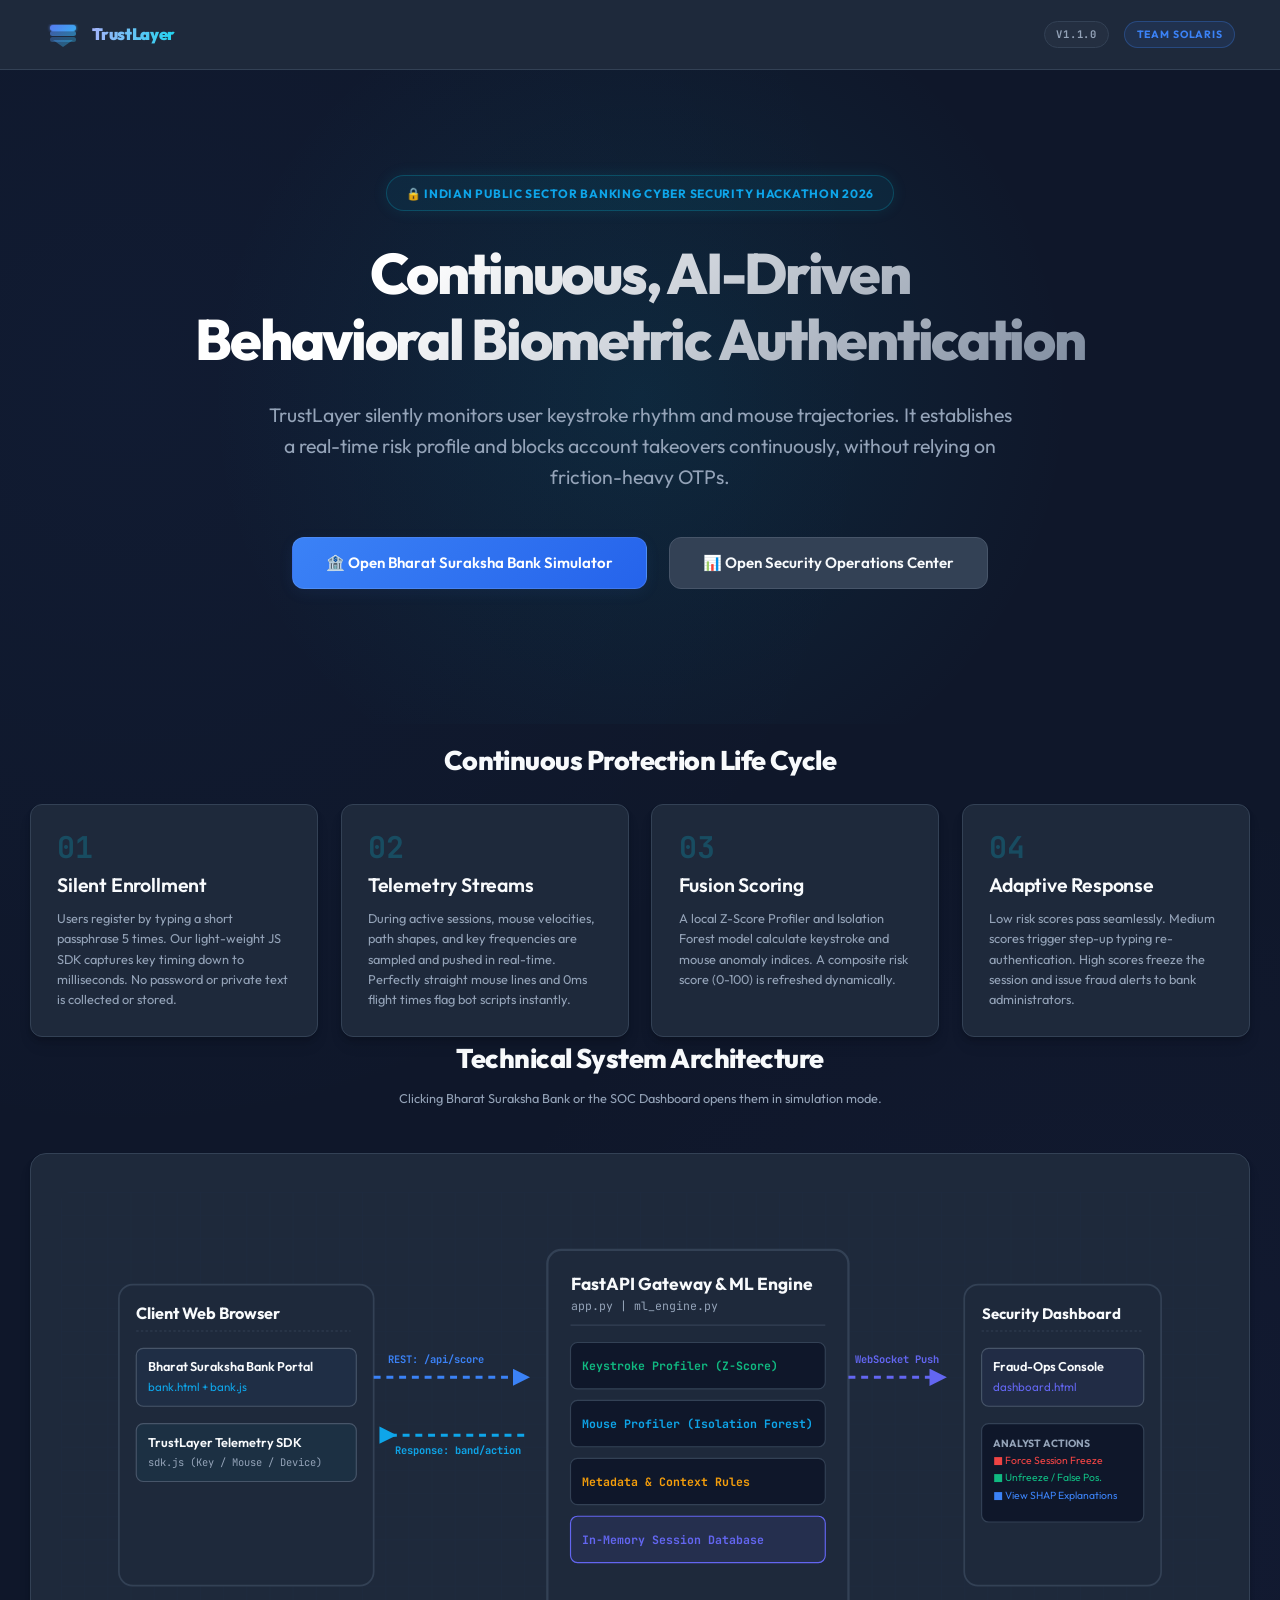
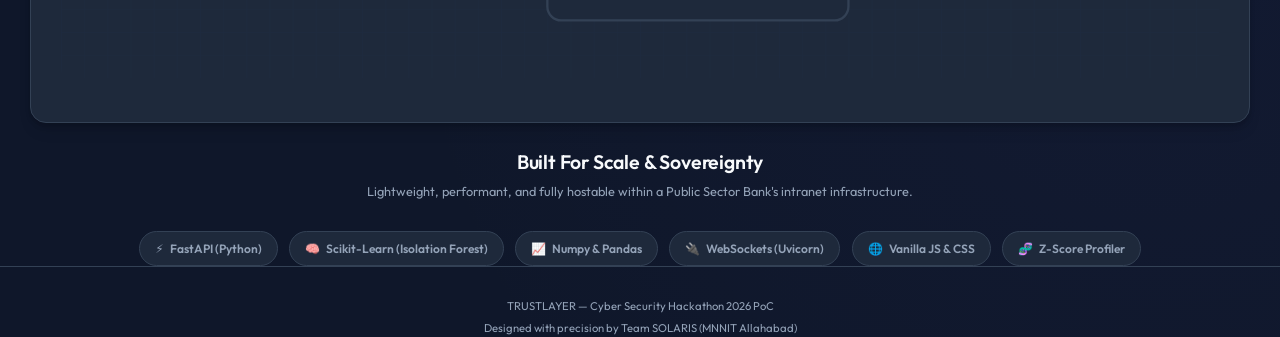
==== commit 2373141b: "docs & features: Finalize Phase II POC deliverables and system fixes - Staged full suite of Phase II" ====
--- a/static/index.html
+++ b/static/index.html
@@ -3,7 +3,7 @@
 <head>
   <meta charset="UTF-8">
   <meta name="viewport" content="width=device-width, initial-scale=1.0">
-  <title>BehaviorShield — Continuous AI Behavioral Biometric Authentication</title>
+  <title>TrustLayer — Continuous AI Behavioral Biometric Authentication</title>
   <link rel="stylesheet" href="/static/css/style.css?v=4">
   <style>
     /* Additional custom styles for launcher page to make it extremely premium */
@@ -118,8 +118,23 @@
   <!-- Top Navigation -->
   <header class="navbar">
     <div class="navbar-brand">
-      <div class="logo">🛡️</div>
-      <span>BehaviorShield</span>
+      <!-- TrustLayer SVG Mark -->
+      <div class="logo" style="background:none;box-shadow:none;padding:0;width:36px;height:36px;">
+        <svg width="36" height="36" viewBox="0 0 36 36" fill="none" xmlns="http://www.w3.org/2000/svg">
+          <defs>
+            <linearGradient id="tl-idx" x1="0" y1="0" x2="36" y2="36" gradientUnits="userSpaceOnUse">
+              <stop offset="0%" stop-color="#6366f1"/>
+              <stop offset="100%" stop-color="#22d3ee"/>
+            </linearGradient>
+            <filter id="tl-idx-glow"><feGaussianBlur stdDeviation="1.5" result="b"/><feMerge><feMergeNode in="b"/><feMergeNode in="SourceGraphic"/></feMerge></filter>
+          </defs>
+          <rect x="5" y="20" width="26" height="5" rx="2.5" fill="url(#tl-idx)" opacity="0.35"/>
+          <rect x="5" y="14" width="26" height="5" rx="2.5" fill="url(#tl-idx)" opacity="0.6"/>
+          <rect x="5" y="8"  width="26" height="6" rx="3"   fill="url(#tl-idx)" filter="url(#tl-idx-glow)"/>
+          <path d="M18 30 L8 23 L28 23 Z" fill="url(#tl-idx)" opacity="0.4"/>
+        </svg>
+      </div>
+      <span style="font-size:1.1rem;font-weight:900;letter-spacing:-0.02em;background:linear-gradient(90deg,#a5b4fc,#22d3ee);-webkit-background-clip:text;-webkit-text-fill-color:transparent;background-clip:text;">TrustLayer</span>
     </div>
     <div class="navbar-actions">
       <span class="badge badge-gray text-mono">v1.1.0</span>
@@ -135,7 +150,7 @@
       </div>
       <h1 class="hero-title">Continuous, AI-Driven<br>Behavioral Biometric Authentication</h1>
       <p class="hero-subtitle">
-        BehaviorShield silently monitors user keystroke rhythm and mouse trajectories. 
+        TrustLayer silently monitors user keystroke rhythm and mouse trajectories. 
         It establishes a real-time risk profile and blocks account takeovers continuously, without relying on friction-heavy OTPs.
       </p>
       
@@ -242,7 +257,7 @@
         <text x="75" y="172" fill="var(--cyan)" font-family="var(--font-sans)" font-size="10" class="arch-text">bank.html + bank.js</text>
 
         <rect x="65" y="200" width="190" height="50" rx="6" fill="rgba(6, 182, 212, 0.05)" stroke="var(--border-light)" class="arch-node"/>
-        <text x="75" y="220" fill="var(--text-primary)" font-family="var(--font-sans)" font-size="11" font-weight="600" class="arch-text">BehaviorShield Telemetry SDK</text>
+        <text x="75" y="220" fill="var(--text-primary)" font-family="var(--font-sans)" font-size="11" font-weight="600" class="arch-text">TrustLayer Telemetry SDK</text>
         <text x="75" y="237" fill="var(--text-secondary)" font-family="var(--font-mono)" font-size="9" class="arch-text">sdk.js (Key / Mouse / Device)</text>
 
         <!-- Dynamic arrows to server -->
@@ -324,7 +339,7 @@
 
   <!-- Footer -->
   <footer class="container text-center text-muted text-xs mb-8" style="border-top: 1px solid var(--border); padding-top: 2rem;">
-    <p>BehaviorShield — Cyber Security Hackathon 2026 PoC</p>
+    <p>TRUSTLAYER — Cyber Security Hackathon 2026 PoC</p>
     <p class="mt-1">Designed with precision by Team SOLARIS (MNNIT Allahabad)</p>
   </footer>
 
--- a/static/css/style.css
+++ b/static/css/style.css
@@ -1,5 +1,5 @@
 /* ============================================================================
-   BehaviorShield — style.css
+   TRUSTLAYER — style.css
    Vanguard Cyber HUD & Purple Fintech Design System
    Team SOLARIS | Cyber Security Hackathon 2026 | MNNIT Allahabad
    ============================================================================ */
@@ -10,69 +10,69 @@
    DESIGN TOKENS (Default: Dashboard-page Enterprise Dark Theme)
    ============================================================================ */
 :root {
-  /* --- Colors --- */
-  --bg-base:        #080f1d;
-  --bg-surface:     #0c1527;
-  --bg-card:        rgba(17, 27, 50, 0.7);
-  --bg-card-alt:    rgba(30, 41, 59, 0.45);
-  --bg-input:       #030914;
-  --bg-overlay:     rgba(8, 15, 29, 0.95);
-
-  /* --- Cyber Accent Neons --- */
-  --brand:          #3b82f6; /* Cyber Blue */
-  --brand-dim:      #1d4ed8;
-  --brand-glow:     rgba(59, 130, 246, 0.3);
+  /* --- Colors (Corporate Slate & Deep Charcoal) --- */
+  --bg-base:        #0f172a; /* Slate 900 */
+  --bg-surface:     #1e293b; /* Slate 800 */
+  --bg-card:        #1e293b; /* Solid slate panels */
+  --bg-card-alt:    #334155; /* Slate 700 */
+  --bg-input:       #0f172a; /* Slate 900 */
+  --bg-overlay:     rgba(15, 23, 42, 0.95);
+
+  /* --- Professional Accents (Clean Corporate Cobalt Blue & Sky Blue) --- */
+  --brand:          #3b82f6; /* Royal/Cobalt Blue */
+  --brand-dim:      #2563eb;
+  --brand-glow:     rgba(59, 130, 246, 0.08);
   
-  --cyan:           #06b6d4; /* Tech Cyan */
-  --cyan-dim:       #0891b2;
-  --cyan-glow:      rgba(6, 182, 212, 0.3);
+  --cyan:           #0ea5e9; /* Soft Sky Blue */
+  --cyan-dim:       #0284c7;
+  --cyan-glow:      rgba(14, 165, 233, 0.08);
   
-  --indigo:         #6366f1; /* WebSocket Purple */
-  --indigo-glow:    rgba(99, 102, 241, 0.25);
-
-  /* --- Threat level metrics --- */
-  --green:          #10b981; /* Secure Green */
+  --indigo:         #6366f1; /* Slate Indigo */
+  --indigo-glow:    rgba(99, 102, 241, 0.08);
+
+  /* --- Threat level metrics (Corporate High-Contrast Alert System) --- */
+  --green:          #10b981; /* Standard Emerald Green */
   --green-dim:      #059669;
-  --green-glow:     rgba(16, 185, 129, 0.25);
+  --green-glow:     rgba(16, 185, 129, 0.12);
   
   --amber:          #f59e0b; /* Alert Amber */
   --amber-dim:      #d97706;
-  --amber-glow:     rgba(245, 158, 11, 0.25);
+  --amber-glow:     rgba(245, 158, 11, 0.12);
   
-  --orange:         #f97316; /* Restricted Orange */
-  --orange-glow:    rgba(249, 115, 22, 0.35);
+  --orange:         #ea580c; /* Warning Orange */
+  --orange-glow:    rgba(234, 88, 12, 0.15);
   
-  --red:            #f43f5e; /* Critical Red */
-  --red-dim:        #e11d48;
-  --red-glow:       rgba(244, 63, 94, 0.35);
-  --red-critical:   #881337;
+  --red:            #ef4444; /* Standard Red */
+  --red-dim:        #dc2626;
+  --red-glow:       rgba(239, 68, 68, 0.15);
+  --red-critical:   #991b1b;
 
   /* --- Text --- */
-  --text-primary:   #f8fafc;
-  --text-secondary: #94a3b8;
-  --text-muted:     #475569;
-  --text-faint:     #1e293b;
+  --text-primary:   #f8fafc; /* Slate 50 */
+  --text-secondary: #94a3b8; /* Slate 400 */
+  --text-muted:     #64748b; /* Slate 500 */
+  --text-faint:     #334155; /* Slate 700 */
 
   /* --- Typography --- */
   --font-sans:      'Outfit', system-ui, -apple-system, sans-serif;
   --font-mono:      'JetBrains Mono', monospace;
 
-  /* --- Border Colors --- */
-  --border:         rgba(30, 58, 138, 0.4);
-  --border-light:   rgba(59, 130, 246, 0.2);
-  --border-bright:  rgba(6, 182, 212, 0.45);
+  /* --- Border Colors (Sharp, Corporate Borders) --- */
+  --border:         #334155; /* Slate 700 */
+  --border-light:   #475569; /* Slate 600 */
+  --border-bright:  #3b82f6; /* Slate 500 */
 
   /* --- Sizing --- */
-  --radius-sm:      6px;
-  --radius:         12px;
-  --radius-lg:      18px;
-  --radius-xl:      28px;
-
-  /* --- Shadows & Glows --- */
-  --shadow-card:    0 8px 32px 0 rgba(0, 0, 0, 0.6);
-  --shadow-glow:    0 0 25px var(--brand-glow);
-  --shadow-cyan:    0 0 25px var(--cyan-glow);
-  --shadow-red:     0 0 25px var(--red-glow);
+  --radius-sm:      4px;
+  --radius:         8px;   /* Sharper corners for enterprise grade feel */
+  --radius-lg:      12px;
+  --radius-xl:      16px;
+
+  /* --- Shadows (Soft, Realistic Elevations) --- */
+  --shadow-card:    0 4px 6px -1px rgba(0, 0, 0, 0.1), 0 2px 4px -1px rgba(0, 0, 0, 0.06), 0 10px 15px -3px rgba(0, 0, 0, 0.1);
+  --shadow-glow:    0 4px 12px rgba(59, 130, 246, 0.05);
+  --shadow-cyan:    0 4px 12px rgba(14, 165, 233, 0.05);
+  --shadow-red:     0 4px 12px rgba(239, 68, 68, 0.05);
 }
 
 /* ============================================================================
@@ -257,8 +257,6 @@
    ============================================================================ */
 .card {
   background: var(--bg-card);
-  backdrop-filter: blur(16px);
-  -webkit-backdrop-filter: blur(16px);
   border: 1px solid var(--border);
   border-radius: var(--radius-lg);
   padding: 1.75rem;
@@ -268,19 +266,12 @@
   overflow: hidden;
 }
 
-/* Cyber corner decoration only active on dashboard page */
+/* Cyber corner decoration disabled for clean layout */
 .card::before {
-  content: '';
-  position: absolute;
-  top: 0; left: 0;
-  width: 12px; height: 12px;
-  border-top: 2px solid rgba(59, 130, 246, 0.4);
-  border-left: 2px solid rgba(59, 130, 246, 0.4);
-  pointer-events: none;
-  border-top-left-radius: var(--radius-lg);
+  display: none;
 }
 .bank-page .card::before {
-  display: none; /* Hide raw cyber corners on bank simulator portal */
+  display: none;
 }
 
 .card:hover {
@@ -288,8 +279,8 @@
   box-shadow: var(--shadow-card);
 }
 .dashboard-page .card:hover {
-  border-color: rgba(59, 130, 246, 0.35);
-  box-shadow: var(--shadow-card), 0 0 20px rgba(59, 130, 246, 0.08);
+  border-color: var(--border-light);
+  box-shadow: var(--shadow-card);
 }
 .bank-page .card:hover {
   border-color: rgba(91, 33, 182, 0.25);
@@ -300,13 +291,12 @@
   background: var(--bg-card);
 }
 .dashboard-page .card-glass {
-  background: rgba(8, 15, 30, 0.75);
-  border: 1px solid rgba(6, 182, 212, 0.25);
-  box-shadow: var(--shadow-card), 0 8px 32px 0 rgba(6, 182, 212, 0.03);
+  background: var(--bg-surface);
+  border: 1px solid var(--border);
+  box-shadow: var(--shadow-card);
 }
 .dashboard-page .card-glass::before {
-  border-top: 2px solid var(--cyan);
-  border-left: 2px solid var(--cyan);
+  display: none;
 }
 
 .card-glow {
@@ -856,12 +846,19 @@
    EVENT & FRAUD HEARTBEAT FEED
    ============================================================================ */
 .log-feed {
-  display: flex;
-  flex-direction: column;
-  gap: 0.5rem;
+  display: block;
   max-height: 400px;
   overflow-y: auto;
   padding-right: 0.25rem;
+  padding-bottom: 2rem;
+}
+
+.session-list-card::after {
+  content: "";
+  display: block;
+  height: 1.5rem;
+  width: 100%;
+  flex-shrink: 0;
 }
 
 .log-item {
@@ -875,6 +872,7 @@
   border-left: 3px solid var(--event-color, var(--border));
   transition: all 0.2s ease;
   animation: slideIn 0.3s ease;
+  margin-bottom: 0.5rem;
 }
 .log-item:hover {
   background: rgba(30, 41, 59, 0.4);
@@ -950,13 +948,13 @@
 .breakdown-item.med  .breakdown-bar-fill { background: linear-gradient(90deg, var(--amber-dim), var(--amber)); }
 
 .breakdown-label {
-  font-size: 0.8rem;
+  font-size: 0.72rem;
   color: var(--text-primary);
-  width: 190px;
+  width: 160px;
   flex-shrink: 0;
-  white-space: nowrap;
-  overflow: hidden;
-  text-overflow: ellipsis;
+  white-space: normal;
+  word-break: break-word;
+  line-height: 1.25;
 }
 
 .breakdown-value {
@@ -1089,11 +1087,29 @@
 /* ============================================================================
    PAGE-SPECIFIC: SOC DASHBOARD
    ============================================================================ */
-.dashboard-page { display: flex; height: 100vh; overflow: hidden; background: var(--bg-base); }
+/* Lock html+body when dashboard is active — must override the base body min-height:100vh */
+html:has(body.dashboard-page) {
+  height: 100%;
+  overflow: hidden;
+}
+body.dashboard-page {
+  height: 100%;
+  min-height: 0 !important;   /* override base body { min-height: 100vh } */
+  overflow: hidden !important;
+}
+
+.dashboard-page {
+  display: flex;
+  height: 100dvh;             /* dynamic viewport height — accounts for browser chrome */
+  max-height: 100dvh;
+  overflow: hidden;
+  background: var(--bg-base);
+}
 
 .sidebar {
   width: 250px;
   flex-shrink: 0;
+  min-height: 0;              /* flex child must have min-height:0 to allow scroll */
   background: rgba(8, 15, 30, 0.95);
   border-right: 1px solid var(--border);
   display: flex;
@@ -1115,7 +1131,8 @@
 .sidebar-logo .logo-icon {
   width: 40px;
   height: 40px;
-  background: linear-gradient(135deg, var(--brand), var(--cyan));
+  background: rgba(15, 23, 42, 0.4);
+  border: 1px solid rgba(99, 102, 241, 0.25);
   border-radius: 12px;
   display: flex;
   align-items: center;
@@ -1123,7 +1140,7 @@
   font-size: 1.25rem;
   color: #fff;
   flex-shrink: 0;
-  box-shadow: 0 0 15px var(--cyan-glow);
+  box-shadow: 0 0 12px rgba(34, 211, 238, 0.2);
 }
 
 .sidebar-logo .logo-text h3 { font-size: 1rem; font-weight: 800; color: #fff; }
@@ -1160,12 +1177,14 @@
 }
 
 .main-content {
-  flex: 1;
+  flex: 1 1 0;                /* flex-basis:0 forces it to respect the parent height */
+  min-height: 0;              /* critical: prevents flex children from overflowing */
   overflow-y: auto;
   padding: 2rem;
   display: flex;
   flex-direction: column;
   gap: 1.5rem;
+  /* NO height/max-height here — let flexbox handle sizing within .dashboard-page */
 }
 
 /* WebSocket Status Widget */
@@ -1480,3 +1499,144 @@
   border-color: rgba(167, 139, 250, 0.15) !important;
   color: var(--indigo) !important;
 }
+
+/* ============================================================================
+   SOC COMMAND CENTER & ALERT CARDS EXTENSIONS
+   ============================================================================ */
+.mini-stat-card {
+  background: var(--bg-card);
+  border: 1px solid var(--border);
+  border-radius: var(--radius-lg);
+  padding: 1.25rem;
+  box-shadow: var(--shadow-card);
+  transition: border-color 0.2s ease, transform 0.2s ease;
+}
+.mini-stat-card:hover {
+  border-color: var(--border-light);
+  transform: translateY(-1px);
+}
+
+.alert-card {
+  background: var(--bg-card);
+  border: 1px solid var(--border);
+  border-radius: var(--radius-lg);
+  padding: 1.25rem;
+  display: flex;
+  flex-direction: column;
+  justify-content: space-between;
+  gap: 0.75rem;
+  position: relative;
+  transition: all 0.22s cubic-bezier(0.4, 0, 0.2, 1);
+  cursor: pointer;
+}
+.alert-card:hover {
+  transform: translateY(-2px);
+  border-color: var(--border-light);
+  box-shadow: var(--shadow-card), 0 4px 20px rgba(59, 130, 246, 0.05);
+}
+.alert-card.selected {
+  border-color: var(--brand);
+  background: rgba(59, 130, 246, 0.04);
+  box-shadow: 0 0 15px rgba(59, 130, 246, 0.08);
+}
+.alert-card.terminated {
+  opacity: 0.65;
+  filter: grayscale(35%);
+  border-style: dashed;
+}
+.alert-card.terminated:hover {
+  opacity: 0.95;
+  filter: none;
+}
+.alert-card-header {
+  display: flex;
+  justify-content: space-between;
+  align-items: flex-start;
+}
+.alert-card-body {
+  display: flex;
+  justify-content: space-between;
+  align-items: center;
+}
+.alert-card-score-wrapper {
+  text-align: right;
+}
+.alert-card-score {
+  font-size: 1.5rem;
+  font-weight: 800;
+  font-family: var(--font-mono);
+}
+.alert-card-footer {
+  display: flex;
+  justify-content: space-between;
+  align-items: center;
+  border-top: 1px solid var(--border);
+  padding-top: 0.65rem;
+  margin-top: 0.15rem;
+}
+
+.evidence-item {
+  transition: all 0.2s ease;
+}
+.evidence-item:hover {
+  background: rgba(255, 255, 255, 0.04) !important;
+  border-color: var(--border-light) !important;
+}
+
+/* Responsive Bharat Suraksha Bank Grid Layouts */
+.bank-grid-split-2 {
+  display: grid;
+  grid-template-columns: 1.2fr 0.8fr;
+  gap: 1.5rem;
+}
+
+.bank-grid-split-equal {
+  display: grid;
+  grid-template-columns: 1fr 1fr;
+  gap: 1.5rem;
+}
+
+@media (max-width: 768px) {
+  .bank-grid-split-2,
+  .bank-grid-split-equal {
+    grid-template-columns: 1fr !important;
+  }
+}
+
+/* Guide Panel High-Contrast Scrollbar */
+.guide-panel ::-webkit-scrollbar-thumb {
+  background: rgba(6, 182, 212, 0.45) !important;
+  border: 1px solid rgba(6, 182, 212, 0.2) !important;
+  border-radius: 99px;
+}
+.guide-panel ::-webkit-scrollbar-thumb:hover {
+  background: var(--cyan) !important;
+}
+.guide-panel ::-webkit-scrollbar-track {
+  background: rgba(15, 23, 42, 0.6) !important;
+}
+
+/* Live Session Counter Animations */
+@keyframes pulse-live {
+  0% { transform: scale(1); opacity: 0.5; }
+  100% { transform: scale(1.4); opacity: 1; }
+}
+@keyframes pulse-pop {
+  0% { transform: scale(1); box-shadow: 0 0 0 rgba(99, 102, 241, 0.4); }
+  50% { transform: scale(1.05); box-shadow: 0 0 8px rgba(99, 102, 241, 0.5); }
+  100% { transform: scale(1); box-shadow: 0 0 0 rgba(99, 102, 241, 0); }
+}
+.pulse-pop {
+  animation: pulse-pop 0.4s ease-out;
+}
+
+/* Bot Detected Card Pulse Animation */
+@keyframes bot-flash-anim {
+  0%, 100% { border-color: var(--border); box-shadow: none; }
+  25%, 75% { border-color: var(--red-critical); box-shadow: 0 0 15px rgba(239, 68, 68, 0.3); }
+  50% { border-color: #ff0000; box-shadow: 0 0 25px rgba(255, 0, 0, 0.7), inset 0 0 10px rgba(255, 0, 0, 0.2); }
+}
+.bot-flash {
+  animation: bot-flash-anim 1s ease-in-out infinite;
+}
+
